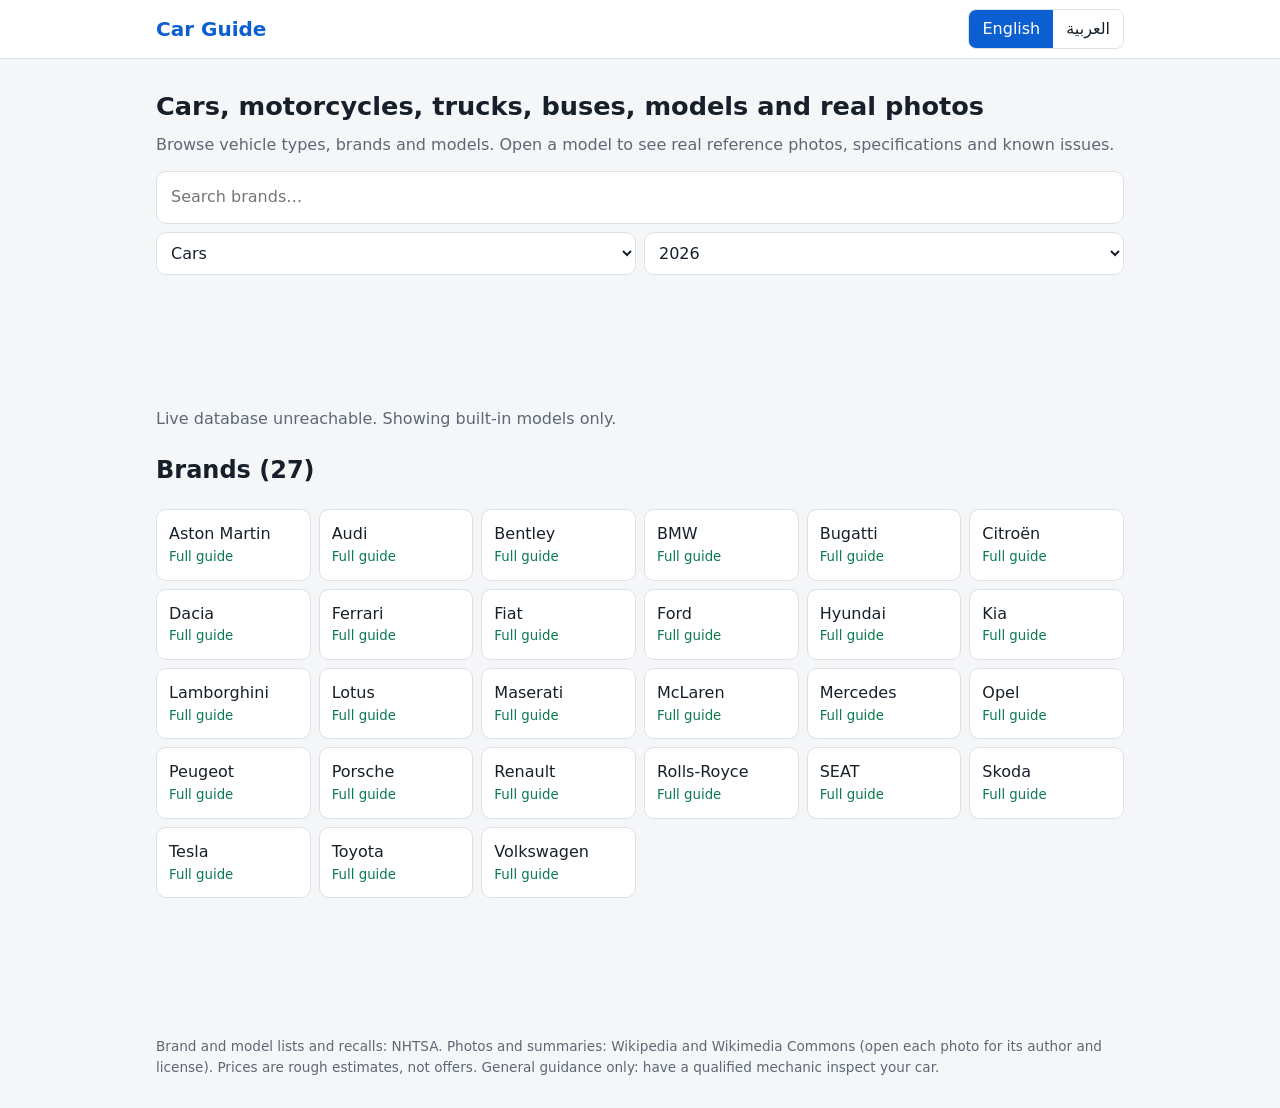
==== index.html @ 28005c16 "Add files via upload" ====
<!DOCTYPE html>
<html lang="en"><head><meta charset="utf-8">
<meta name="viewport" content="width=device-width, initial-scale=1, viewport-fit=cover">
<title>Car Guide</title>
<style>
:root{--bg:#f4f6f8;--card:#fff;--tx:#17202a;--mut:#5d6874;--ac:#0b5fd1;--bd:#dce1e7;--bad:#b3261e;--good:#0b7a4f;box-sizing:border-box;padding-top:env(safe-area-inset-top,0px);padding-bottom:env(safe-area-inset-bottom,0px)}
@media (prefers-color-scheme:dark){:root:not([data-theme="light"]){--bg:#0f1318;--card:#171d24;--tx:#e8eaed;--mut:#9aa5b1;--ac:#6aa6ff;--bd:#28313b;--bad:#f2867f;--good:#4cc79a}}
*{box-sizing:border-box}html{scroll-padding-top:env(safe-area-inset-top,0px)}
body{margin:0;background:var(--bg);color:var(--tx);font-family:system-ui,-apple-system,"Segoe UI",Tahoma,Arial,sans-serif;line-height:1.55}
.wrap{max-width:1000px;margin:0 auto;padding:0 16px}
.top{background:var(--card);border-bottom:1px solid var(--bd)}.top .wrap{display:flex;justify-content:space-between;align-items:center;height:58px}
.logo{font-weight:800;font-size:1.25rem;color:var(--ac);cursor:pointer}
.lang{display:flex;border:1px solid var(--bd);border-radius:8px;overflow:hidden}.lang button{border:0;background:var(--card);color:var(--tx);padding:7px 13px;cursor:pointer;font:inherit}.lang button.on{background:var(--ac);color:#fff}
.hero{padding:28px 0 12px}.hero h1{margin:0 0 6px;font-size:1.6rem}.hero p{margin:0 0 14px;color:var(--mut)}
input{width:100%;font:inherit;padding:13px 14px;border:1px solid var(--bd);border-radius:10px;background:var(--card);color:var(--tx)}
.grid{display:grid;grid-template-columns:repeat(auto-fill,minmax(150px,1fr));gap:8px;margin:14px 0}
.chip{background:var(--card);border:1px solid var(--bd);color:var(--tx);border-radius:10px;padding:12px;font:inherit;cursor:pointer;text-align:start}.chip:hover{border-color:var(--ac)}.chip small{display:block;color:var(--good)}
.back{background:none;border:0;color:var(--ac);cursor:pointer;font:inherit;padding:8px 0}
.detail{display:grid;grid-template-columns:minmax(0,320px) 1fr;gap:20px;margin:12px 0}@media(max-width:700px){.detail{grid-template-columns:1fr}}
.detail img{width:100%;border-radius:12px;border:1px solid var(--bd);background:var(--card)}.ph{aspect-ratio:4/3;display:grid;place-items:center;border:1px dashed var(--bd);border-radius:12px;color:var(--mut)}
.box{background:var(--card);border:1px solid var(--bd);border-radius:12px;padding:14px 16px;margin-bottom:12px}.box h3{margin:0 0 8px;font-size:1rem}
table{width:100%;border-collapse:collapse}td{padding:6px 0;border-top:1px solid var(--bd)}td:last-child{text-align:end;font-weight:600}
.pr{display:grid;grid-template-columns:1fr 1fr;gap:8px}.pr div{background:var(--bg);border-radius:8px;padding:8px 10px;font-size:.9rem}.pr b{display:block;color:var(--ac)}
.p{border-top:1px solid var(--bd);padding:8px 0}.p .t{color:var(--bad);font-weight:600}.p .s{color:var(--good)}.p .t::before{content:"⚠ "}.p .s::before{content:"✔ "}
.bar{display:flex;gap:8px;margin-top:8px}.bar select{flex:1;font:inherit;padding:10px;border:1px solid var(--bd);border-radius:10px;background:var(--card);color:var(--tx)}.th{width:100%;aspect-ratio:4/3;object-fit:cover;border-radius:8px;margin-bottom:6px;background:var(--bg)}.gal{display:grid;grid-template-columns:repeat(3,1fr);gap:6px;margin-top:8px}.gal img{aspect-ratio:4/3;object-fit:cover;border-radius:8px}.rc{border-top:1px solid var(--bd);padding:8px 0;font-size:.92rem}.rc b{color:var(--bad)}.rc i{display:block;color:var(--good);font-style:normal}.ad{margin:14px auto;text-align:center;min-height:90px}.mut{color:var(--mut)}footer{padding:20px 0 30px;color:var(--mut);font-size:.85rem}
</style>
<!-- GOOGLE ADSENSE: after approval, uncomment and put your publisher ID
<script async src="https://pagead2.googlesyndication.com/pagead/js/adsbygoogle.js?client=ca-pub-XXXXXXXXXXXXXXXX" crossorigin="anonymous"></script>
-->
</head><body>
<div class="top"><div class="wrap"><div class="logo" id="logo">Car Guide</div><div class="lang"><button id="bEn">English</button><button id="bAr">العربية</button></div></div></div>
<div class="wrap">
<div class="hero"><h1 id="h1"></h1><p id="sub"></p><input id="q" type="search"><div class="bar"><select id="ty"></select><select id="yr"></select></div></div>
<div class="ad"><!-- ADSENSE SLOT 1 --></div>
<div id="view"></div>
<div class="ad"><!-- ADSENSE SLOT 2 --></div>
<footer id="foot"></footer>
</div>
<script>
var CARS=[
{b:"Dacia",m:"Logan / Sandero 1.5 dCi",y:"2013–2020",p:[
 [["Clogged injectors / EGR valve: power loss, black smoke","انسداد البخاخات أو صمام EGR: ضعف في القوة ودخان أسود"],["Clean or replace injectors and EGR valve, use good diesel","تنظيف أو تغيير البخاخات وصمام EGR واستعمال مازوط جيد"]],
 [["Clutch wears early and pedal feels hard","الدبرياج يتلف بسرعة والدواسة تصبح ثقيلة"],["Replace the clutch kit and avoid resting the foot on the pedal","تغيير طقم الدبرياج وتجنب وضع الرجل على الدواسة"]]]},
{b:"Renault",m:"Clio 4 1.5 dCi",y:"2013–2019",p:[
 [["Power steering warning light, heavy steering","ضوء عطل التوجيه والمقود يصبح ثقيلا"],["Check battery and wiring first, then the electric steering motor","فحص البطارية والأسلاك أولا ثم محرك التوجيه الكهربائي"]],
 [["Rattling noise from the front suspension","صوت طقطقة من التعليق الأمامي"],["Replace worn stabilizer links and bushings","تغيير وصلات المثبت والبوشات المتآكلة"]]]},
{b:"Peugeot",m:"208 / 308 1.2 PureTech",y:"2014–2022",p:[
 [["Wet timing belt degrades and can clog the oil system","حزام التوقيت المبلل يتآكل وقد يسد نظام الزيت"],["Replace the belt on schedule (about every 6 years or 100,000 km) and use the exact oil specified","تغيير الحزام في وقته (حوالي كل 6 سنوات أو 100,000 كلم) واستعمال الزيت المحدد بدقة"]],
 [["Higher than normal oil consumption","استهلاك زيت أكثر من المعتاد"],["Check the level every month and see a specialist if it keeps dropping","مراقبة المستوى كل شهر واستشارة مختص إذا استمر في النقصان"]]]},
{b:"Volkswagen",m:"Golf 7 1.6 TDI / DSG",y:"2013–2020",p:[
 [["DSG gearbox judders at low speed","علبة DSG ترتعش عند السرعة المنخفضة"],["Change the gearbox oil and filter on time and update software; clutch pack or mechatronic may need repair","تغيير زيت العلبة والفلتر في وقتهما وتحديث البرنامج وقد يلزم إصلاح الدبرياج أو الميكاترونيك"]],
 [["Clogged particulate filter (DPF) from short trips","انسداد فلتر الجسيمات DPF بسبب المسافات القصيرة"],["Drive 20–30 minutes on a highway regularly so it regenerates, or clean it at a garage","السياقة 20–30 دقيقة في الطريق السيار بانتظام لتجديده أو تنظيفه في الكراج"]]]},
{b:"Toyota",m:"Corolla",y:"2008–2018",p:[
 [["Coolant leak from the water pump","تسرب سائل التبريد من مضخة الماء"],["Replace the water pump and the coolant","تغيير مضخة الماء وسائل التبريد"]],
 [["A/C blows warm air","المكيف لا يبرد"],["Check refrigerant leaks, then the compressor and condenser","فحص تسرب الغاز ثم الكومبريسور والمبرد"]]]},
{b:"Hyundai / Kia",m:"Tucson / Sportage 1.7 CRDi",y:"2015–2021",p:[
 [["Jerky shifts in the dual-clutch (DCT) gearbox at low speed","تشنج في تغيير السرعات بعلبة DCT عند السرعة المنخفضة"],["Software update, gearbox oil service, or clutch replacement","تحديث البرنامج وتغيير زيت العلبة أو تغيير الدبرياج"]],
 [["EGR valve clogging and rough idle","انسداد صمام EGR واهتزاز المحرك في الخمول"],["Clean the EGR valve and intake manifold","تنظيف صمام EGR وممر الهواء"]]]},
{b:"Fiat",m:"Punto / Tipo Dualogic",y:"2008–2018",p:[
 [["Robotized gearbox hesitates or gets stuck","العلبة الروبوتية تتردد أو تتوقف عن التبديل"],["Recalibrate and replace the actuator or clutch; manual gearbox swap is a lasting fix","إعادة المعايرة وتغيير المحرك الصغير أو الدبرياج وتحويلها لعلبة عادية حل دائم"]],
 [["Battery drains overnight","البطارية تفرغ بين ليلة وضحاها"],["Test for a parasitic drain (door, radio, alarm) and replace an old battery","البحث عن تسرب الكهرباء (الباب، الراديو، الإنذار) وتغيير البطارية القديمة"]]]},
{b:"Ford",m:"Fiesta 1.0 EcoBoost / PowerShift",y:"2012–2019",p:[
 [["Clutch shudder in the PowerShift automatic","ارتعاش الدبرياج في علبة PowerShift الأوتوماتيكية"],["Update software and replace the dual clutch with the latest part","تحديث البرنامج وتغيير الدبرياج المزدوج بقطعة محدثة"]],
 [["Coolant loss from the engine","فقدان سائل التبريد من المحرك"],["Pressure-test the cooling system and replace damaged hoses or the coolant parts","فحص ضغط نظام التبريد وتغيير الخراطيم التالفة"]]]}
];
CARS.push(
{b:"Dacia",m:"Duster 1.5 dCi",y:"2012–2022",p:[
 [["Noisy clutch and flywheel","صوت في الدبرياج والفولان"],["Replace clutch kit with flywheel","تغيير الدبرياج مع الفولان"]],
 [["Front suspension wears fast on rough roads","تآكل سريع للتعليق الأمامي في الطرق الوعرة"],["Replace ball joints, bushings and shock absorbers","تغيير الروتول والبوشات والأمورتيسورات"]]]},
{b:"Toyota",m:"Yaris (Hybrid)",y:"2012–2020",p:[
 [["Hybrid battery loses capacity with age","بطارية الهجين تضعف مع الزمن"],["Test the battery, then refurbish or replace it at a hybrid specialist","فحص البطارية ثم إصلاحها أو تغييرها عند مختص في الهجين"]],
 [["A/C weak in summer","المكيف ضعيف في الصيف"],["Refill refrigerant and check for leaks","تعبئة الغاز وفحص التسرب"]]]},
{b:"Mercedes",m:"C-Class C220d (W205)",y:"2014–2021",p:[
 [["AdBlue / NOx sensor warning","تحذير AdBlue أو حساس NOx"],["Diagnose with a scan tool, replace the faulty sensor or AdBlue pump","تشخيص بجهاز الكمبيوتر وتغيير الحساس أو مضخة AdBlue"]],
 [["Worn engine mounts cause vibration","تآكل حوامل المحرك يسبب اهتزازا"],["Replace the engine mounts","تغيير حوامل المحرك"]]]},
{b:"BMW",m:"3 Series 320d (F30)",y:"2012–2018",p:[
 [["Timing chain wear on older N47 engines","تآكل سلسلة التوقيت في محركات N47 القديمة"],["Replace the chain at the first rattle, not after it breaks","تغييرها عند أول صوت طقطقة وليس بعد انكسارها"]],
 [["Oil leak from the oil filter housing gasket","تسرب الزيت من جوان علبة الفلتر"],["Replace the gasket","تغيير الجوان"]]]}
);
var PR=[["132,000 – 200,000","60,000 – 110,000"],["190,000 – 260,000","70,000 – 120,000"],["210,000 – 290,000","80,000 – 170,000"],["330,000 – 450,000","130,000 – 230,000"],["300,000 – 400,000","90,000 – 220,000"],["330,000 – 450,000","150,000 – 280,000"],["190,000 – 250,000","40,000 – 110,000"],["—","60,000 – 120,000"],["220,000 – 300,000","100,000 – 190,000"],["200,000 – 280,000","80,000 – 150,000"],["520,000 – 750,000","250,000 – 480,000"],["480,000 – 650,000","200,000 – 400,000"]];
CARS.forEach(function(c,k){c.pr=PR[k]});
var WT=["Dacia Logan","Renault Clio","Peugeot 208","Volkswagen Golf","Toyota Corolla","Hyundai Tucson","Fiat Punto","Ford Fiesta","Dacia Duster","Toyota Yaris","Mercedes-Benz C-Class","BMW 3 Series"];
var SP=[["1.5 dCi · 1461 cc","75–90","D"],["1.5 dCi · 1461 cc","75–90","D"],["1.2 PureTech · 1199 cc","82–130","T"],["1.6 TDI · 1598 cc","90–115","D"],["1.6–1.8 · 1598–1798 cc","132–140","P"],["1.7 CRDi · 1685 cc","115–141","D"],["1.3 Multijet · 1248 cc","75–95","D"],["1.0 EcoBoost · 999 cc","100–140","T"],["1.5 dCi · 1461 cc","90–110","D"],["1.5 Hybrid · 1497 cc","100","H"],["2.1 diesel · 2143 cc","170–194","D"],["2.0 diesel · 1995 cc","163–190","D"]];
var F={D:["Diesel","ديزل"],P:["Petrol","بنزين"],T:["Turbo petrol","بنزين تيربو"],H:["Hybrid","هجين"],E:["Electric","كهربائي"],M:["Petrol / Diesel","بنزين / ديزل"]};
CARS.forEach(function(c,k){c.w=WT[k];c.sp=SP[k]});
var WB=["Wet timing belt (PureTech 1.2) degrades and can clog the oil system","حزام التوقيت المبلل (PureTech 1.2) يتآكل وقد يسد نظام الزيت","Replace it on schedule (about every 6 years / 100,000 km) with the exact oil specified","تغييره في وقته (حوالي كل 6 سنوات / 100,000 كلم) بالزيت المحدد بدقة"],
EDC=["Dual-clutch (EDC/DSG) gearbox judders at low speed","علبة الدبرياج المزدوج (EDC/DSG) ترتعش عند السرعة المنخفضة","Gearbox oil service and software update; the clutch pack may need replacing","تغيير زيت العلبة وتحديث البرنامج وقد يلزم تغيير الدبرياج"],
DPF=["Clogged particulate filter (DPF) from short urban trips","انسداد فلتر الجسيمات (DPF) بسبب المسافات القصيرة في المدينة","Drive 20–30 minutes on a highway regularly, or have it cleaned at a garage","السياقة 20–30 دقيقة في الطريق السيار بانتظام أو تنظيفه في الكراج"],
EGR=["Clogged injectors / EGR valve: power loss, black smoke","انسداد البخاخات أو صمام EGR: ضعف في القوة ودخان أسود","Clean or replace injectors and EGR valve, use good diesel","تنظيف أو تغيير البخاخات وصمام EGR واستعمال مازوط جيد"],
ADB=["AdBlue / SCR system warning (BlueHDi)","تحذير نظام AdBlue / SCR (BlueHDi)","Diagnose with a scan tool; clean or replace the faulty injector, heater or sensor","التشخيص بجهاز الكمبيوتر وتنظيف أو تغيير البخاخ أو المسخن أو الحساس المعطوب"],
CHN=["Timing chain stretch on older 1.2 TSI engines (about 2010–2014)","تمدد سلسلة التوقيت في محركات 1.2 TSI القديمة (حوالي 2010–2014)","Replace the chain set at the first rattle","تغيير طقم السلسلة عند أول طقطقة"],
INF=["Infotainment screen freezes or lags","شاشة المعلومات تتجمد أو تتأخر","Software update or system reset at the dealer","تحديث البرنامج أو إعادة ضبط النظام عند الوكيل"],
AMT=["Automated manual (AMT) gearbox jerks when shifting","علبة AMT الآلية تتشنج عند التبديل","Clutch actuator service and software update","صيانة محرك الدبرياج وتحديث البرنامج"],
CLU=["Clutch wears early and pedal feels hard","الدبرياج يتلف بسرعة والدواسة تصبح ثقيلة","Replace the clutch kit and avoid resting the foot on the pedal","تغيير طقم الدبرياج وتجنب وضع الرجل على الدواسة"],
SUS=["Front suspension wears fast on rough roads or heavy loads","تآكل سريع للتعليق الأمامي في الطرق الوعرة أو الحمولة الثقيلة","Replace ball joints, bushings and shock absorbers","تغيير الروتول والبوشات والأمورتيسورات"],
TCH=["Timing chain wear on older N47 diesel (118d, about 2007–2014)","تآكل سلسلة التوقيت في ديزل N47 القديم (118d حوالي 2007–2014)","Replace the chain at the first rattle, not after it breaks","تغييرها عند أول طقطقة وليس بعد انكسارها"],
CLT=["Coolant leak from the thermostat housing (1.4 Turbo)","تسرب سائل التبريد من علبة الثرموستات (1.4 تيربو)","Replace the housing and top up the coolant","تغيير علبة الثرموستات وتعبئة سائل التبريد"];
function A(b,m,y,w,sp,p){CARS.push({b:b,m:m,y:y,w:w,sp:sp,pr:["?","?"],p:p.map(function(q){return[[q[0],q[1]],[q[2],q[3]]]})})}
A("BMW","1 Series 118d / 118i","2011–2026","BMW 1 Series",["1.5 (3 cyl) · 1499 cc / 2.0 diesel","136–156 (M135: 300)","M"],[TCH,EDC]);
A("Renault","Captur 1.5 dCi / 0.9 TCe","2013–2026","Renault Captur",["1.5 dCi · 1461 cc / 0.9 TCe · 898 cc","90–115","M"],[EDC,EGR]);
A("Renault","Megane 4 1.5 dCi","2016–2023","Renault Mégane",["1.5 dCi · 1461 cc","95–115","D"],[EDC,INF]);
A("Renault","Symbol 1.5 dCi","2013–2020","Renault Symbol",["1.5 dCi · 1461 cc / 1.2 · 1149 cc","75–90","M"],[CLU,SUS]);
A("Renault","Kangoo 1.5 dCi","2008–2021","Renault Kangoo",["1.5 dCi · 1461 cc","75–110","D"],[EGR,SUS]);
A("Dacia","Jogger","2022–2026","Dacia Jogger",["1.0 TCe · 999 cc / Eco-G LPG / 1.8 Hybrid","100–140","M"],[]);
A("Dacia","Spring","2021–2026","Dacia Spring",["Electric motor","45–65","E"],[]);
A("Peugeot","301 1.5 BlueHDi / 1.2","2013–","Peugeot 301",["1.5 BlueHDi · 1499 cc / 1.2 PureTech · 1199 cc","82–100","M"],[WB]);
A("Peugeot","2008 PureTech / BlueHDi","2013–2026","Peugeot 2008",["1.2 PureTech · 1199 cc / 1.5 BlueHDi · 1499 cc","100–130","M"],[WB,ADB]);
A("Peugeot","3008 1.5 BlueHDi","2016–2026","Peugeot 3008",["1.5 BlueHDi · 1499 cc / 1.2 PureTech","130","M"],[ADB,INF]);
A("Citroën","C3 PureTech / BlueHDi","2016–2026","Citroën C3",["1.2 PureTech · 1199 cc / 1.5 BlueHDi","82–110","M"],[WB,AMT]);
A("Citroën","Berlingo 1.5 BlueHDi","2008–2026","Citroën Berlingo",["1.5 BlueHDi · 1499 cc / 1.6 HDi","75–130","D"],[DPF,SUS]);
A("Skoda","Octavia 1.6 TDI","2013–2026","Škoda Octavia",["1.6–2.0 TDI / 1.4 TSI","105–150","M"],[EDC,DPF]);
A("Skoda","Fabia 1.2 TSI","2010–2026","Škoda Fabia",["1.2 TSI · 1197 cc / 1.0 TSI","90–110","P"],[CHN]);
A("SEAT","Ibiza 1.0 TSI / 1.6 TDI","2008–2026","SEAT Ibiza",["1.0 TSI / 1.2 TSI / 1.6 TDI","90–115","M"],[CHN,EDC]);
A("SEAT","Leon 1.6 TDI","2013–2026","SEAT León",["1.6–2.0 TDI","115–150","D"],[EDC,DPF]);
A("Opel","Corsa 1.2 PureTech","2019–2026","Opel Corsa",["1.2 PureTech · 1199 cc","75–130","P"],[WB]);
A("Opel","Astra 1.6 CDTI / 1.4 Turbo","2010–2022","Opel Astra",["1.6 CDTI · 1598 cc / 1.4 Turbo","110–150","M"],[CLT,EGR]);
A("Hyundai / Kia","i10 / Picanto 1.0–1.2","2014–2026","Hyundai i10",["1.0 · 998 cc / 1.2 · 1248 cc","67–84","P"],[AMT]);
var AIR=["Air suspension leaks or the compressor fails (car sags, warning message)","تسرب في تعليق الهواء أو تعطل الكومبريسور (السيارة تنخفض وتظهر رسالة تحذير)","Replace the leaking air springs and the compressor at a specialist","تغيير بالونات الهواء المتسربة والكومبريسور عند مختص"],
OIL=["Higher oil consumption on older 2.0 TFSI engines (about 2008–2012)","استهلاك زيت أكثر في محركات 2.0 TFSI القديمة (حوالي 2008–2012)","Check the oil level often; piston rings and PCV valve may need repair","مراقبة مستوى الزيت باستمرار وقد يلزم إصلاح الشنابر وصمام PCV"],
IMS=["IMS bearing failure on older 996 / 997.1 engines (about 1999–2008)","عطب رولمان IMS في محركات 996 / 997.1 القديمة (حوالي 1999–2008)","Replace the IMS bearing preventively, ideally during a clutch job","تغيير رولمان IMS وقائيا ويفضل أثناء تغيير الدبرياج"],
ISR=["Single-clutch ISR gearbox shifts roughly at low speed","علبة ISR بدبرياج واحد تبدل بخشونة عند السرعة المنخفضة","Clutch wear check and software update at a specialist","فحص تآكل الدبرياج وتحديث البرنامج عند مختص"],
NOX=["AdBlue / NOx sensor warning","تحذير AdBlue أو حساس NOx","Diagnose with a scan tool, replace the faulty sensor or AdBlue pump","تشخيص بجهاز الكمبيوتر وتغيير الحساس أو مضخة AdBlue"],
FDC=["Clutch shudder in the PowerShift automatic","ارتعاش الدبرياج في علبة PowerShift الأوتوماتيكية","Update software and replace the dual clutch with the latest part","تحديث البرنامج وتغيير الدبرياج المزدوج بقطعة محدثة"],
COOL=["Coolant loss from the engine","فقدان سائل التبريد من المحرك","Pressure-test the cooling system and replace damaged hoses or parts","فحص ضغط نظام التبريد وتغيير الخراطيم أو القطع التالفة"],
F1D=["Dual-clutch wears faster in stop-and-go traffic","الدبرياج المزدوج يتآكل أسرع في الزحمة","Have the clutch wear checked by a Ferrari specialist and replace it before it fails","فحص تآكل الدبرياج عند مختص فيراري وتغييره قبل أن يتعطل"];
A("Renault","Clio 5 1.0 TCe / 1.5 dCi","2019–2026","Renault Clio V",["1.0 TCe · 999 cc / 1.5 Blue dCi / E-Tech hybrid","90–140","M"],[EDC,INF]);
A("Renault","Arkana","2021–2026","Renault Arkana",["1.3 TCe · 1332 cc / E-Tech hybrid","140–160","M"],[]);
A("Renault","Austral","2022–2026","Renault Austral",["1.2 mild hybrid / E-Tech full hybrid","130–200","H"],[]);
A("Toyota","Yaris Cross (Hybrid)","2021–2026","Toyota Yaris Cross",["1.5 Hybrid · 1490 cc","116–130","H"],[]);
A("Toyota","Hilux 2.4 D-4D","2016–2026","Toyota Hilux",["2.4 / 2.8 D-4D diesel","150–204","D"],[DPF,SUS]);
A("Hyundai / Kia","i20 / Rio","2020–2026","Hyundai i20",["1.0 T-GDi · 998 cc / 1.2","84–120","P"],[]);
A("Audi","A3 1.4 TFSI / 1.6 TDI","2013–2026","Audi A3",["1.4 / 1.5 TFSI / 1.6–2.0 TDI","110–150","M"],[EDC,DPF]);
A("Audi","A4 2.0 TDI / 2.0 TFSI","2008–2026","Audi A4",["2.0 TDI · 1968 cc / 2.0 TFSI · 1984 cc","150–252","M"],[OIL,DPF]);
A("Audi","Q5 2.0 TDI","2009–2026","Audi Q5",["2.0 TDI · 1968 cc","150–190","D"],[EDC,DPF]);
A("Mercedes","A-Class A180d / A200","2018–2026","Mercedes-Benz A-Class",["1.5 diesel / 1.3 turbo petrol","116–163","M"],[INF]);
A("Mercedes","E-Class E220d","2016–2026","Mercedes-Benz E-Class",["2.0 diesel · 1950 cc","194","D"],[NOX]);
A("Volkswagen","Polo 1.0 TSI / 1.6 TDI","2010–2026","Volkswagen Polo",["1.0 TSI · 999 cc / 1.6 TDI","80–115","M"],[CHN,EDC]);
A("Volkswagen","Tiguan 2.0 TDI","2016–2026","Volkswagen Tiguan",["2.0 TDI · 1968 cc / 1.4 TSI","150–190","M"],[EDC,DPF]);
A("Ford","Focus 1.0 EcoBoost / 1.5 TDCi","2011–2025","Ford Focus",["1.0 EcoBoost · 999 cc / 1.5 TDCi","95–125","M"],[FDC,COOL]);
A("Tesla","Model 3","2019–2026","Tesla Model 3",["Electric (RWD / AWD)","283–510","E"],[]);
A("Ferrari","488 GTB / F8 Tributo","2015–2023","Ferrari 488",["3.9 V8 twin-turbo · 3902 cc","670–720","T"],[F1D]);
A("Ferrari","296 GTB","2022–2026","Ferrari 296 GTB",["3.0 V6 twin-turbo plug-in hybrid","830","H"],[]);
A("Ferrari","812 Superfast / GTS","2017–2024","Ferrari 812 Superfast",["6.5 V12 · 6496 cc","800","P"],[]);
A("Ferrari","Purosangue","2023–2026","Ferrari Purosangue",["6.5 V12 · 6496 cc","725","P"],[]);
A("Porsche","911 (992 / 991 / 997)","2005–2026","Porsche 911 (992)",["3.0 flat-6 twin-turbo / 3.8–4.0 flat-6","385–650","T"],[IMS]);
A("Porsche","Cayenne 3.0","2010–2026","Porsche Cayenne",["3.0 V6 turbo / 3.0 V6 diesel / V8 turbo","262–640","M"],[AIR]);
A("Porsche","Macan","2014–2026","Porsche Macan",["2.0 turbo / 2.9–3.0 V6 turbo / electric","245–440","M"],[]);
A("Porsche","Panamera","2010–2026","Porsche Panamera",["2.9 V6 TT / 4.0 V8 TT / hybrid","330–630","M"],[AIR]);
A("Porsche","718 Cayman / Boxster","2016–2026","Porsche 718 Cayman",["2.0–2.5 flat-4 turbo / 4.0 flat-6","300–420","T"],[]);
A("Lamborghini","Huracán","2014–2024","Lamborghini Huracán",["5.2 V10 · 5204 cc","580–640","P"],[]);
A("Lamborghini","Urus","2018–2026","Lamborghini Urus",["4.0 V8 twin-turbo · 3996 cc","650–666","T"],[]);
A("Lamborghini","Aventador","2011–2022","Lamborghini Aventador",["6.5 V12 · 6498 cc","700–770","P"],[ISR]);
A("Maserati","Ghibli / Levante","2013–2024","Maserati Ghibli (M157)",["3.0 V6 twin-turbo / 3.0 V6 diesel","250–430","M"],[]);
A("Maserati","MC20","2021–2026","Maserati MC20",["3.0 V6 twin-turbo · 2992 cc","630","T"],[]);
A("Aston Martin","DB11 / DB12","2016–2026","Aston Martin DB11",["4.0 V8 TT / 5.2 V12 TT","510–680","T"],[]);
A("Aston Martin","Vantage","2018–2026","Aston Martin Vantage (2018)",["4.0 V8 twin-turbo · 3982 cc","510–665","T"],[]);
A("Aston Martin","DBX","2020–2026","Aston Martin DBX",["4.0 V8 twin-turbo","550–707","T"],[]);
A("McLaren","570S / 720S","2015–2023","McLaren 720S",["3.8–4.0 V8 twin-turbo","562–720","T"],[]);
A("McLaren","Artura","2022–2026","McLaren Artura",["3.0 V6 TT plug-in hybrid","680","H"],[]);
A("Bentley","Continental GT","2003–2026","Bentley Continental GT",["4.0 V8 TT / 6.0 W12 TT / hybrid","550–782","T"],[AIR]);
A("Bentley","Bentayga","2016–2026","Bentley Bentayga",["4.0 V8 TT / 6.0 W12 TT","550–635","T"],[AIR]);
A("Bentley","Flying Spur","2005–2026","Bentley Flying Spur",["4.0 V8 TT / 6.0 W12 TT","550–635","T"],[AIR]);
A("Rolls-Royce","Ghost","2010–2026","Rolls-Royce Ghost",["6.75 V12 twin-turbo","563–600","T"],[]);
A("Rolls-Royce","Cullinan","2018–2026","Rolls-Royce Cullinan",["6.75 V12 twin-turbo","571–600","T"],[]);
A("Rolls-Royce","Phantom","2003–2026","Rolls-Royce Phantom VIII",["6.75 V12 twin-turbo","563–571","T"],[]);
A("Lotus","Emira","2022–2026","Lotus Emira",["2.0 turbo / 3.5 V6 supercharged","360–400","P"],[]);
A("Bugatti","Chiron","2016–2024","Bugatti Chiron",["8.0 W16 quad-turbo","1500","T"],[]);


var MOTO={
 "Honda":["CB125F","CBR125R","CBR250R","CBR500R","CB500F","CB650R","CBR650R","CBR1000RR-R Fireblade","Africa Twin CRF1100L","X-ADV 750","PCX 125","Forza 350","ADV 350"],
 "Yamaha":["YBR125","MT-125","MT-03","MT-07","MT-09","MT-10","YZF-R3","YZF-R7","YZF-R1","Tenere 700","Tracer 9","XMAX 300","NMAX 125"],
 "Suzuki":["GSX-R125","GSX-R600","GSX-R750","GSX-R1000R","GSX-S750","V-Strom 650","V-Strom 800","Hayabusa","Burgman 400"],
 "Kawasaki":["Ninja 125","Ninja 400","Ninja 650","Ninja ZX-6R","Ninja ZX-10R","Z400","Z650","Z900","Versys 650","Vulcan S"],
 "BMW Motorrad":["G 310 R","G 310 GS","F 750 GS","F 850 GS","F 900 R","F 900 GS","R 1250 GS","R 1300 GS","S 1000 RR","R 18"],
 "KTM":["125 Duke","200 Duke","390 Duke","790 Duke","890 Duke","1290 Super Duke R","390 Adventure","790 Adventure","890 Adventure","RC 390"],
 "Ducati":["Monster","Scrambler Icon","Panigale V2","Panigale V4","Multistrada V4","Diavel V4","Streetfighter V4"],
 "Triumph":["Speed 400","Scrambler 400 X","Trident 660","Street Triple 765","Tiger 900","Tiger 1200","Bonneville T100","Bonneville T120"],
 "Harley-Davidson":["Sportster S","Nightster","Street Bob","Fat Boy","Road King","Street Glide","Pan America 1250"],
 "Royal Enfield":["Hunter 350","Classic 350","Meteor 350","Bullet 350","Himalayan 450","Interceptor 650","Continental GT 650"],
 "Aprilia":["RS 125","RS 457","RS 660","RSV4","Tuono 660","Tuareg 660"],
 "Kymco":["Agility 125","Like 125","Downtown 350","AK 550"],
 "Piaggio":["Liberty 125","Medley 125","Beverly 300","MP3 300"],
 "SYM":["Jet 14 125","Symphony 125","Cruisym 300"]
};
var EXTRA={"BMW":["1 Series","2 Series Active Tourer","2 Series Gran Coupé","3 Series","4 Series","5 Series","7 Series","X1","X3","X5","X6","X7","iX1","iX2","iX3","i4","i5","i7"],"Renault":["Clio","Captur","Megane","Symbol","Kangoo","Austral","Arkana","Kadjar","Koleos","Talisman","Express"],"Dacia":["Logan","Sandero","Duster","Jogger","Spring","Bigster","Dokker","Lodgy"],"Peugeot":["108","208","301","308","408","508","2008","3008","5008","Rifter","Partner","Expert","Boxer"],"Citroën":["C1","C3","C4","C4 X","C3 Aircross","C5 Aircross","C5 X","Berlingo","Jumpy","Jumper"],"Skoda":["Fabia","Scala","Octavia","Superb","Kamiq","Karoq","Kodiaq","Enyaq"],"SEAT":["Ibiza","Leon","Arona","Ateca","Tarraco"],"Opel":["Corsa","Astra","Mokka","Crossland","Grandland","Combo","Vivaro"]};
var TX={en:{h1:"Cars, motorcycles, trucks, buses, models and real photos",sub:"Browse vehicle types, brands and models. Open a model to see real reference photos, specifications and known issues.",ph:"Search brands…",phm:"Search models…",brands:"Brands",models:"Models",back:"← Back",load:"Loading…",fail:"Live database unreachable. Showing built-in models only.",cur:"Full guide",eng:"Engine",hp:"Power (hp)",fuel:"Fuel",pn:"New price (MAD)",pu:"Used price (MAD)",pb:"Common problems and fixes",rec:"Official defect reports (NHTSA recalls)",fix:"Fix: ",norec:"No recalls found for this model and year.",pl:"Check current prices on",nop:"Not enough long-term problem data for this model yet.",noapi:"Recall data is available for US-market models only.",nodata:"Specs and prices for this model are not in our database yet.",src:"Source: Wikipedia",all:"All years",gal:"Photos (Wikimedia Commons)",g:"Search common problems on Google",foot:"Brand and model lists and recalls: NHTSA. Photos and summaries: Wikipedia and Wikimedia Commons (open each photo for its author and license). Prices are rough estimates, not offers. General guidance only: have a qualified mechanic inspect your car.",none:"No results.",ty:{car:"Cars",truck:"Trucks",motorcycle:"Motorcycles",bus:"Buses"}},
ar:{h1:"السيارات والدراجات النارية والشاحنات والحافلات والموديلات والصور الحقيقية",sub:"تصفح أنواع المركبات والماركات والموديلات، وشاهد صورا حقيقية ومواصفات وأعطالا معروفة.",ph:"ابحث عن ماركة…",phm:"ابحث عن موديل…",brands:"الماركات",models:"الموديلات",back:"→ رجوع",load:"جار التحميل…",fail:"قاعدة البيانات المباشرة غير متاحة. تظهر الموديلات المضمنة فقط.",cur:"دليل كامل",eng:"المحرك",hp:"القوة (حصان)",fuel:"الوقود",pn:"سعر الجديد (درهم)",pu:"سعر المستعمل (درهم)",pb:"الأعطال الشائعة وحلولها",rec:"تقارير العيوب الرسمية (استدعاءات NHTSA)",fix:"الحل: ",norec:"لا توجد استدعاءات لهذا الموديل وهذه السنة.",pl:"راجع الأثمنة الحالية في",nop:"لا توجد بعد بيانات كافية عن أعطال هذا الموديل على المدى الطويل.",noapi:"بيانات الاستدعاءات متوفرة فقط للموديلات المباعة في السوق الأمريكي.",nodata:"المواصفات والأثمنة لهذا الموديل غير متوفرة بعد.",src:"المصدر: ويكيبيديا",all:"كل السنوات",gal:"صور (ويكيميديا كومنز)",g:"ابحث عن الأعطال الشائعة في Google",foot:"قوائم الماركات والموديلات والاستدعاءات: NHTSA. الصور والملخصات: ويكيبيديا وويكيميديا كومنز (افتح كل صورة لمعرفة صاحبها ورخصتها). الأثمنة تقريبية وليست عروضا. معلومات عامة فقط: اعرض سيارتك على ميكانيكي مختص.",none:"لا توجد نتائج.",ty:{car:"سيارات",truck:"شاحنات",motorcycle:"دراجات نارية",bus:"حافلات"}}};
var CY=new Date().getFullYear(),L="en",API="https://vpic.nhtsa.dot.gov/api/vehicles/",B=[],failed=false;
var S={t:"car",y:CY,v:"home",b:null,items:[],x:null};
try{if(localStorage.getItem("lang")==="ar")L="ar"}catch(e){}
var $=function(i){return document.getElementById(i)},N=function(s){return String(s).toLowerCase().replace(/[^a-z0-9]/g,"")},I=function(){return L==="ar"?1:0};
var esc=function(s){return String(s).replace(/[&<>"]/g,function(c){return{"&":"&amp;","<":"&lt;",">":"&gt;",'"':"&quot;"}[c]})};
var bm=function(a,b){return a.indexOf(b)===0||b.indexOf(a)===0},enc=encodeURIComponent;
function nice(s){if(s.toLowerCase()==="kia")return"Kia";if(s.length<=3)return s.toUpperCase();return s.toLowerCase().replace(/(^|[\s-])(\w)/g,function(m,a,b){return a+b.toUpperCase()})}
var LG=/logo|emblem|badge|symbol|icon|wordmark|\.svg|signature|flag/i,IC={};
async function jget(u){var r=await fetch(u);if(!r.ok)throw 0;return r.json()}
function fillSel(){var t=TX[L],o="";for(var k in t.ty)o+='<option value="'+k+'">'+t.ty[k]+'</option>';$("ty").innerHTML=o;$("ty").value=S.t;
 o='<option value="all">'+t.all+'</option>';for(var y=CY+1;y>=1990;y--)o+='<option>'+y+'</option>';$("yr").innerHTML=o;$("yr").value=S.y}
function ui(){var t=TX[L],h=document.documentElement;h.lang=L;h.dir=L==="ar"?"rtl":"ltr";
 $("h1").textContent=t.h1;$("sub").textContent=t.sub;$("foot").textContent=t.foot;$("q").placeholder=S.v==="brand"?t.phm:t.ph;
 var d=S.v==="detail";$("q").style.display=d?"none":"";document.querySelector(".bar").style.display=d?"none":"";
 $("bEn").classList.toggle("on",L==="en");$("bAr").classList.toggle("on",L==="ar")}
function curFor(k){return S.t!=="car"?[]:CARS.filter(function(c){return c.b.split("/").some(function(x){return bm(N(x),k)})})}
async function loadBrands(){S.v="home";$("view").textContent=TX[L].load;B=[];failed=false;
 try{var d=await jget(API+"GetMakesForVehicleType/"+S.t+"?format=json");B=d.Results.map(function(r){return{n:nice(r.MakeName),k:N(r.MakeName),id:r.MakeId}})}catch(e){failed=true}
 if(S.t==="car")CARS.forEach(function(c){c.b.split("/").forEach(function(x){x=x.trim();var k=N(x);if(!B.some(function(b){return bm(b.k,k)}))B.push({n:x,k:k,id:null})})});
 if(S.t==="car")Object.keys(EXTRA).forEach(function(n){var k=N(n);if(!B.some(function(b){return bm(b.k,k)}))B.push({n:n,k:k,id:null})});
 if(S.t==="motorcycle")Object.keys(MOTO).forEach(function(n){var k=N(n);if(!B.some(function(b){return bm(b.k,k)}))B.push({n:n,k:k,id:null})});
 B.sort(function(a,b){return a.n.localeCompare(b.n)});draw()}
async function lazy(img){var t=img.dataset.t,u=IC[t];
 if(u===undefined){u=null;try{var w=await jget("https://en.wikipedia.org/api/rest_v1/page/summary/"+enc(t.replace(/ /g,"_")));if(w.type!=="disambiguation"&&w.thumbnail&&!LG.test(w.thumbnail.source))u=w.thumbnail.source}catch(e){}IC[t]=u}
 if(u){img.src=u;img.style.display="block"}}
function draw(){ui();var t=TX[L],q=N($("q").value),h="";
 if(S.v==="home"){var l=B.filter(function(b){return!q||b.k.indexOf(q)>=0});
  h=(failed?'<p class="mut">'+t.fail+'</p>':"")+'<h2>'+t.brands+' ('+l.length+')</h2><div class="grid">'+l.map(function(b){return'<button class="chip" data-b="'+B.indexOf(b)+'">'+esc(b.n)+(curFor(b.k).length?'<small>'+t.cur+'</small>':"")+'</button>'}).join("")+'</div>'+(l.length?"":t.none)}
 else if(S.v==="brand"){var m=S.items.filter(function(x){return!q||N(x.n).indexOf(q)>=0});
  h='<button class="back" id="bk">'+t.back+'</button><h2>'+esc(S.b.n)+' · '+t.models+' ('+m.length+')</h2><div class="grid">'+m.map(function(x){return'<button class="chip" data-m="'+S.items.indexOf(x)+'"><img class="th" alt="" style="display:none" data-t="'+esc(x.c?x.c.w:S.b.n+" "+x.n)+'">'+esc(x.n)+(x.c?'<small>'+t.cur+'</small>':"")+'</button>'}).join("")+'</div>'+(m.length?"":t.none)}
 $("view").innerHTML=h;
 $("view").querySelectorAll("[data-b]").forEach(function(e){e.onclick=function(){openBrand(B[+e.dataset.b])}});
 $("view").querySelectorAll("[data-m]").forEach(function(e){e.onclick=function(){openModel(S.items[+e.dataset.m])}});
 var io=new IntersectionObserver(function(es){es.forEach(function(e){if(e.isIntersecting){io.unobserve(e.target);lazy(e.target)}})},{rootMargin:"250px"});
 $("view").querySelectorAll("img.th").forEach(function(i){io.observe(i)});
 var bk=$("bk");if(bk)bk.onclick=function(){S.v="home";$("q").value="";draw()}}
async function openBrand(b){S.v="brand";S.b=b;S.items=[];$("q").value="";$("view").textContent=TX[L].load;
 var cur=curFor(b.k),names=[],mk=enc(b.n),y=S.y,urls=[];
 if(y!=="all"){urls.push(API+"GetModelsForMakeYear/make/"+mk+"/modelyear/"+y+"/vehicletype/"+S.t+"?format=json",API+"GetModelsForMakeYear/make/"+mk+"/modelyear/"+y+"?format=json")}
 if(b.id)urls.push(API+"GetModelsForMakeId/"+b.id+"?format=json");
 for(var j=0;j<urls.length&&!names.length;j++){try{var d=await jget(urls[j]);d.Results.forEach(function(r){if(names.indexOf(r.Model_Name)<0)names.push(r.Model_Name)})}catch(e){}}
 names.sort();var used=[];
 S.items=names.map(function(n){var c=N(n).length>=3?cur.filter(function(c){return N(c.m).indexOf(N(n))>=0})[0]:null;if(c)used.push(c);return{n:n,c:c,us:true}});
 cur.forEach(function(c){if(used.indexOf(c)<0)S.items.push({n:c.m,c:c,us:false})});
 if(S.t==="car")Object.keys(EXTRA).forEach(function(n){if(!bm(N(n),b.k))return;EXTRA[n].forEach(function(m){var k=N(m);if(!S.items.some(function(x){return N(x.n)===k||(x.c&&N(x.c.m).indexOf(k)===0)}))S.items.push({n:m,c:null,us:false})})});
 if(S.t==="motorcycle"){var mkName=Object.keys(MOTO).find(function(n){return bm(N(n),b.k)||bm(b.k,N(n))});if(mkName)MOTO[mkName].forEach(function(m){if(!S.items.some(function(x){return N(x.n)===N(m)}))S.items.push({n:m,c:null,us:false})})}
 S.items.sort(function(a,b){return a.n.localeCompare(b.n,undefined,{numeric:true})});draw()}
async function wiki(title){var lg=L==="ar"?["ar","en"]:["en"];
 for(var j=0;j<lg.length;j++){try{var w=await jget("https://"+lg[j]+".wikipedia.org/api/rest_v1/page/summary/"+enc(title.replace(/ /g,"_")));if(w.type!=="disambiguation")return w}catch(e){}}
 try{var o=await jget("https://en.wikipedia.org/w/api.php?action=opensearch&limit=1&format=json&origin=*&search="+enc(title));if(o[1][0])return await jget("https://en.wikipedia.org/api/rest_v1/page/summary/"+enc(o[1][0].replace(/ /g,"_")))}catch(e){}return null}
async function commons(title){try{var d=await jget("https://commons.wikimedia.org/w/api.php?action=query&generator=search&gsrnamespace=6&gsrlimit=15&prop=imageinfo&iiprop=url%7Cmime&iiurlwidth=360&format=json&origin=*&gsrsearch="+enc(title+" filetype:bitmap"));
 return Object.keys(d.query.pages).map(function(k){var p=d.query.pages[k],i=p.imageinfo&&p.imageinfo[0];if(i)i.t=p.title;return i}).filter(function(i){return i&&i.mime==="image/jpeg"&&!LG.test(i.t)}).slice(0,6)}catch(e){return[]}}
async function recalls(x){var el=$("rec");if(!el)return;var t=TX[L],y=$("ry").value;
 if(!x.us){el.innerHTML='<p class="mut">'+t.noapi+'</p>';return}
 el.innerHTML=t.load;
 try{var d=await jget("https://api.nhtsa.gov/recalls/recallsByVehicle?make="+enc(S.b.n)+"&model="+enc(x.n)+"&modelYear="+y);var r=d.results||[];
  el.innerHTML=r.length?r.slice(0,10).map(function(c){return'<div class="rc"><b>'+esc(c.Component||"")+'</b> · <a target="_blank" rel="noopener" href="https://www.nhtsa.gov/recalls?nhtsaId='+esc(c.NHTSACampaignNumber)+'">'+esc(c.NHTSACampaignNumber)+'</a><div>'+esc((c.Summary||"").slice(0,350))+'</div><i>'+t.fix+esc((c.Remedy||"").slice(0,300))+'</i></div>'}).join(""):'<p class="mut">'+t.norec+'</p>'}
 catch(e){el.innerHTML='<p class="mut">'+t.fail+'</p>'}}
async function openModel(x){S.v="detail";S.x=x;var t=TX[L],b=S.b,c=x.c;ui();var nm=esc(b.n+" "+(c&&!x.us?c.m:x.n)),title=c?c.w:b.n+" "+x.n;
 $("view").innerHTML='<button class="back" id="bk">'+t.back+'</button><h2>'+nm+'</h2><div class="mut">'+t.load+'</div>';$("bk").onclick=function(){S.v="brand";draw()};
 var photoTitle=S.t==="motorcycle"?title+" motorcycle":title;var r=await Promise.all([wiki(title),commons(photoTitle)]),w=r[0],g=r[1],img=w&&w.thumbnail&&!LG.test(w.thumbnail.source)?w.thumbnail.source:(g[0]?g[0].thumburl:null);
 var h='<button class="back" id="bk">'+t.back+'</button><h2>'+nm+'</h2><div class="detail"><div>'+(img?'<img alt="'+nm+'" src="'+esc(img)+'">':'<div class="ph">🚗</div>')+
 (g.length?'<div class="gal" title="'+t.gal+'">'+g.map(function(i){return'<a href="'+esc(i.descriptionurl)+'" target="_blank" rel="noopener"><img loading="lazy" alt="" src="'+esc(i.thumburl)+'"></a>'}).join("")+'</div>':"")+'</div><div>';
 if(w&&w.extract)h+='<div class="box"><p style="margin:0">'+esc(w.extract)+'</p>'+(w.content_urls?'<p class="mut" style="margin:6px 0 0"><a href="'+esc(w.content_urls.desktop.page)+'" target="_blank" rel="noopener">'+t.src+'</a></p>':"")+'</div>';
 if(c){h+='<div class="box"><table><tr><td>'+t.eng+'</td><td>'+esc(c.sp[0])+'</td></tr><tr><td>'+t.hp+'</td><td>'+esc(c.sp[1])+'</td></tr><tr><td>'+t.fuel+'</td><td>'+F[c.sp[2]][I()]+'</td></tr></table></div>'+(c.pr[0]==="?"?'<div class="box mut">'+t.pl+' <a href="https://www.moteur.ma" target="_blank" rel="noopener">Moteur.ma</a> · <a href="https://www.avito.ma" target="_blank" rel="noopener">Avito.ma</a></div>':'<div class="box pr"><div>'+t.pn+'<b>'+c.pr[0]+'</b></div><div>'+t.pu+'<b>'+c.pr[1]+'</b></div></div>')+'<div class="box"><h3>'+t.pb+'</h3>'+(c.p.length?"":'<p class="mut" style="margin:0">'+t.nop+'</p>')+c.p.map(function(p){return'<div class="p"><div class="t">'+esc(p[0][I()])+'</div><div class="s">'+esc(p[1][I()])+'</div></div>'}).join("")+'</div>'}
 else h+='<div class="box mut">'+t.nodata+'</div>';
 var dy=S.y==="all"?CY-1:S.y,ys="";for(var y=CY+1;y>=1990;y--)ys+='<option'+(y==dy?" selected":"")+'>'+y+'</option>';
 h+='<div class="box"><h3>'+t.rec+' <select id="ry">'+ys+'</select></h3><div id="rec"></div><p style="margin:8px 0 0"><a target="_blank" rel="noopener" href="https://www.google.com/search?q='+enc(b.n+" "+x.n+" common problems")+'">'+t.g+'</a></p></div></div></div>';
 $("view").innerHTML=h;$("bk").onclick=function(){S.v="brand";draw()};$("ry").onchange=function(){recalls(x)};recalls(x)}
function setL(l){L=l;try{localStorage.setItem("lang",l)}catch(e){}fillSel();S.v==="detail"&&S.x?openModel(S.x):draw()}
$("bEn").onclick=function(){setL("en")};$("bAr").onclick=function(){setL("ar")};
$("q").oninput=draw;$("logo").onclick=function(){S.v="home";S.b=null;$("q").value="";draw()};
$("ty").onchange=function(){S.t=$("ty").value;loadBrands()};
$("yr").onchange=function(){S.y=$("yr").value==="all"?"all":+$("yr").value;if(S.v==="brand")openBrand(S.b)};
fillSel();loadBrands();
</script></body></html>
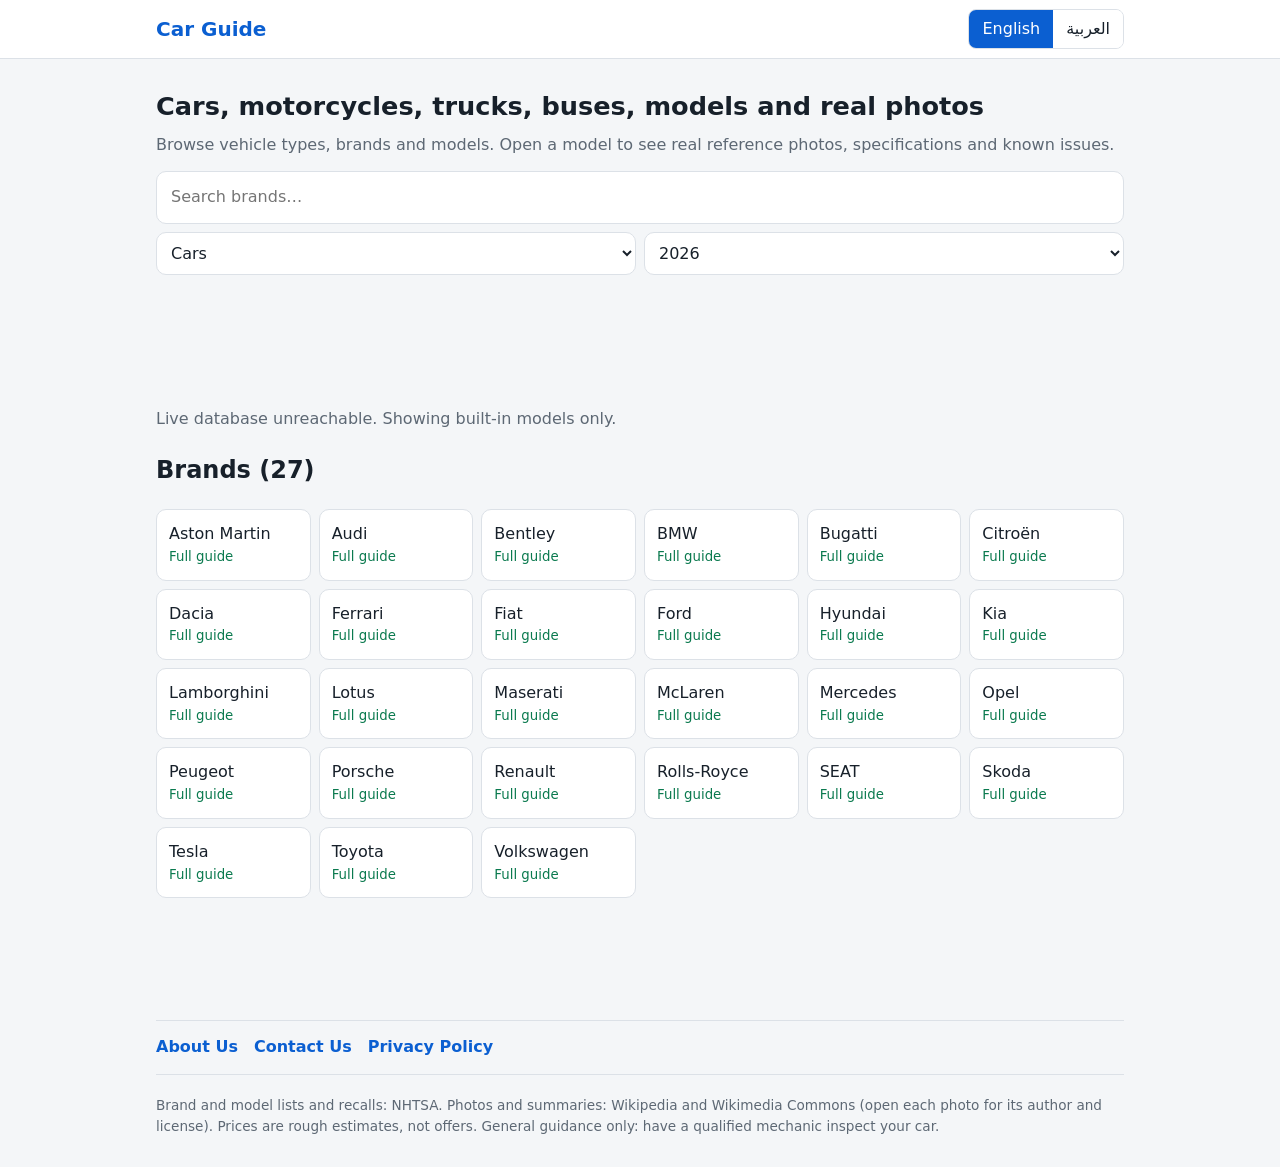
==== commit b0e5ed88: "Add files via upload" ====
--- a/index.html
+++ b/index.html
@@ -22,7 +22,7 @@
 table{width:100%;border-collapse:collapse}td{padding:6px 0;border-top:1px solid var(--bd)}td:last-child{text-align:end;font-weight:600}
 .pr{display:grid;grid-template-columns:1fr 1fr;gap:8px}.pr div{background:var(--bg);border-radius:8px;padding:8px 10px;font-size:.9rem}.pr b{display:block;color:var(--ac)}
 .p{border-top:1px solid var(--bd);padding:8px 0}.p .t{color:var(--bad);font-weight:600}.p .s{color:var(--good)}.p .t::before{content:"⚠ "}.p .s::before{content:"✔ "}
-.bar{display:flex;gap:8px;margin-top:8px}.bar select{flex:1;font:inherit;padding:10px;border:1px solid var(--bd);border-radius:10px;background:var(--card);color:var(--tx)}.th{width:100%;aspect-ratio:4/3;object-fit:cover;border-radius:8px;margin-bottom:6px;background:var(--bg)}.gal{display:grid;grid-template-columns:repeat(3,1fr);gap:6px;margin-top:8px}.gal img{aspect-ratio:4/3;object-fit:cover;border-radius:8px}.rc{border-top:1px solid var(--bd);padding:8px 0;font-size:.92rem}.rc b{color:var(--bad)}.rc i{display:block;color:var(--good);font-style:normal}.ad{margin:14px auto;text-align:center;min-height:90px}.mut{color:var(--mut)}footer{padding:20px 0 30px;color:var(--mut);font-size:.85rem}
+.bar{display:flex;gap:8px;margin-top:8px}.bar select{flex:1;font:inherit;padding:10px;border:1px solid var(--bd);border-radius:10px;background:var(--card);color:var(--tx)}.th{width:100%;aspect-ratio:4/3;object-fit:cover;border-radius:8px;margin-bottom:6px;background:var(--bg)}.gal{display:grid;grid-template-columns:repeat(3,1fr);gap:6px;margin-top:8px}.gal img{aspect-ratio:4/3;object-fit:cover;border-radius:8px}.rc{border-top:1px solid var(--bd);padding:8px 0;font-size:.92rem}.rc b{color:var(--bad)}.rc i{display:block;color:var(--good);font-style:normal}.ad{margin:14px auto;text-align:center;min-height:90px}.mut{color:var(--mut)}footer{padding:20px 0 30px;color:var(--mut);font-size:.85rem}.site-links{display:flex;flex-wrap:wrap;gap:16px;padding:14px 0;border-top:1px solid var(--bd);border-bottom:1px solid var(--bd);margin-top:18px}.site-links a{color:var(--ac);text-decoration:none;font-weight:600}.site-links a:hover{text-decoration:underline}
 </style>
 <!-- GOOGLE ADSENSE: after approval, uncomment and put your publisher ID
 <script async src="https://pagead2.googlesyndication.com/pagead/js/adsbygoogle.js?client=ca-pub-XXXXXXXXXXXXXXXX" crossorigin="anonymous"></script>
@@ -34,6 +34,7 @@
 <div class="ad"><!-- ADSENSE SLOT 1 --></div>
 <div id="view"></div>
 <div class="ad"><!-- ADSENSE SLOT 2 --></div>
+<nav class="site-links" aria-label="Site information"><a href="about.html">About Us</a><a href="contact.html">Contact Us</a><a href="privacy-policy.html">Privacy Policy</a></nav>
 <footer id="foot"></footer>
 </div>
 <script>
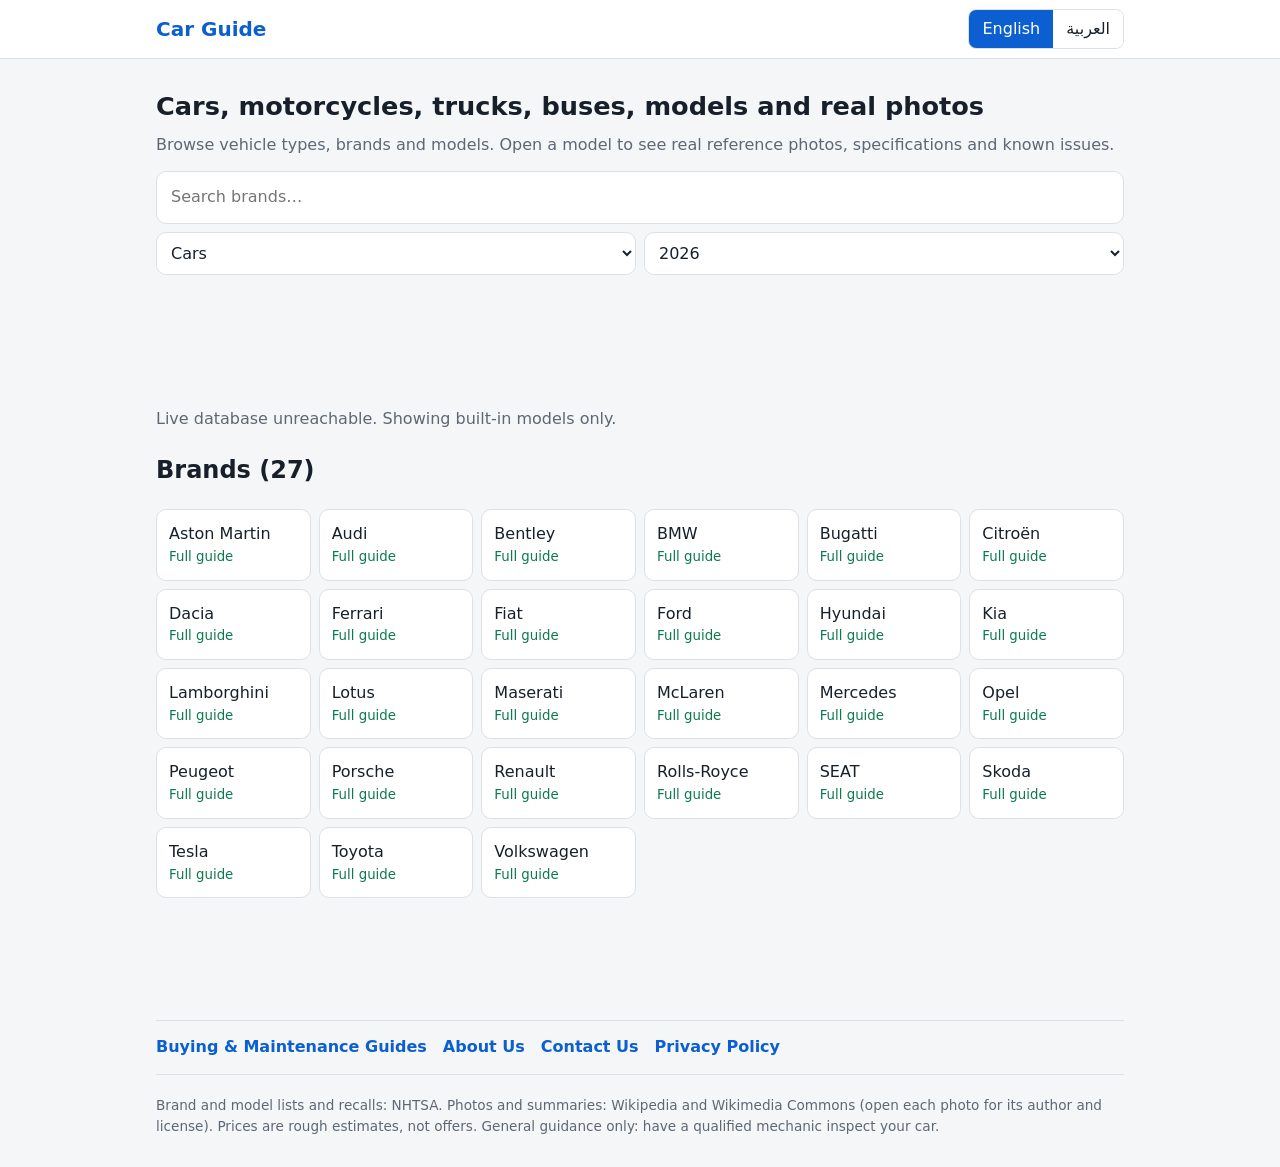
==== commit 581b912b: "Add files via upload" ====
--- a/index.html
+++ b/index.html
@@ -34,7 +34,7 @@
 <div class="ad"><!-- ADSENSE SLOT 1 --></div>
 <div id="view"></div>
 <div class="ad"><!-- ADSENSE SLOT 2 --></div>
-<nav class="site-links" aria-label="Site information"><a href="about.html">About Us</a><a href="contact.html">Contact Us</a><a href="privacy-policy.html">Privacy Policy</a></nav>
+<nav class="site-links" aria-label="Site information"><a href="guides.html">Buying & Maintenance Guides</a><a href="about.html">About Us</a><a href="contact.html">Contact Us</a><a href="privacy-policy.html">Privacy Policy</a></nav>
 <footer id="foot"></footer>
 </div>
 <script>
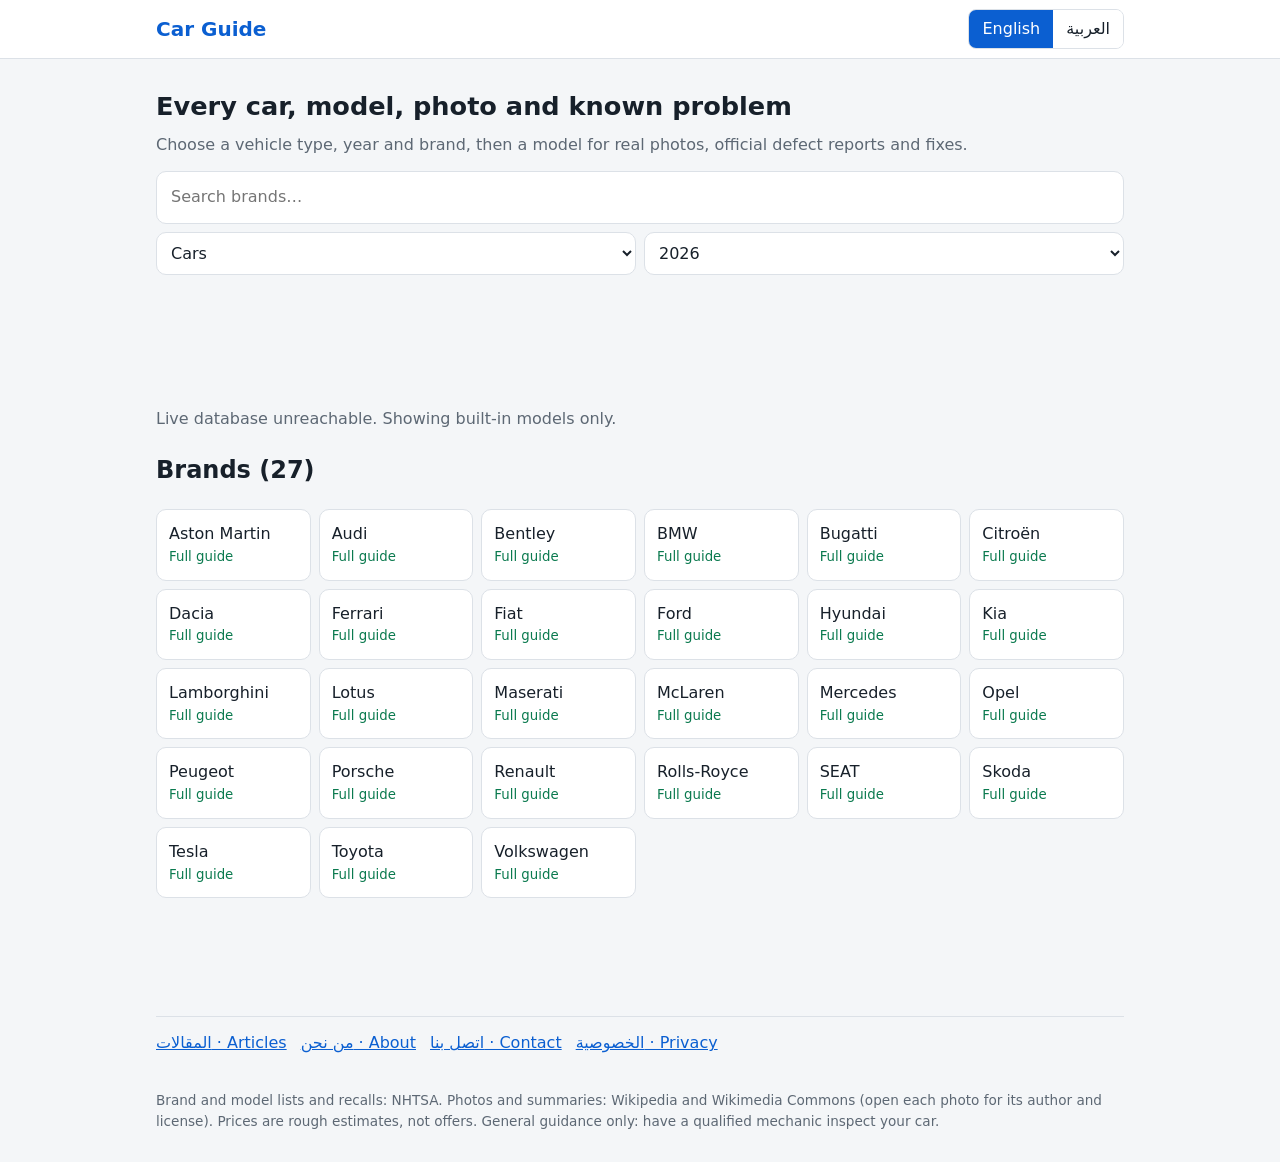
==== commit 32782e2c: "Add files via upload" ====
--- a/index.html
+++ b/index.html
@@ -1,7 +1,8 @@
 <!DOCTYPE html>
 <html lang="en"><head><meta charset="utf-8">
 <meta name="viewport" content="width=device-width, initial-scale=1, viewport-fit=cover">
-<title>Car Guide</title>
+<title>Car Guide · دليل السيارات</title>
+<meta name="description" content="Car Guide: cars, trucks, motorcycles and buses with photos, specs, known problems and fixes. دليل السيارات والشاحنات والدراجات والحافلات: الصور والمواصفات والأعطال وحلولها.">
 <style>
 :root{--bg:#f4f6f8;--card:#fff;--tx:#17202a;--mut:#5d6874;--ac:#0b5fd1;--bd:#dce1e7;--bad:#b3261e;--good:#0b7a4f;box-sizing:border-box;padding-top:env(safe-area-inset-top,0px);padding-bottom:env(safe-area-inset-bottom,0px)}
 @media (prefers-color-scheme:dark){:root:not([data-theme="light"]){--bg:#0f1318;--card:#171d24;--tx:#e8eaed;--mut:#9aa5b1;--ac:#6aa6ff;--bd:#28313b;--bad:#f2867f;--good:#4cc79a}}
@@ -22,7 +23,7 @@
 table{width:100%;border-collapse:collapse}td{padding:6px 0;border-top:1px solid var(--bd)}td:last-child{text-align:end;font-weight:600}
 .pr{display:grid;grid-template-columns:1fr 1fr;gap:8px}.pr div{background:var(--bg);border-radius:8px;padding:8px 10px;font-size:.9rem}.pr b{display:block;color:var(--ac)}
 .p{border-top:1px solid var(--bd);padding:8px 0}.p .t{color:var(--bad);font-weight:600}.p .s{color:var(--good)}.p .t::before{content:"⚠ "}.p .s::before{content:"✔ "}
-.bar{display:flex;gap:8px;margin-top:8px}.bar select{flex:1;font:inherit;padding:10px;border:1px solid var(--bd);border-radius:10px;background:var(--card);color:var(--tx)}.th{width:100%;aspect-ratio:4/3;object-fit:cover;border-radius:8px;margin-bottom:6px;background:var(--bg)}.gal{display:grid;grid-template-columns:repeat(3,1fr);gap:6px;margin-top:8px}.gal img{aspect-ratio:4/3;object-fit:cover;border-radius:8px}.rc{border-top:1px solid var(--bd);padding:8px 0;font-size:.92rem}.rc b{color:var(--bad)}.rc i{display:block;color:var(--good);font-style:normal}.ad{margin:14px auto;text-align:center;min-height:90px}.mut{color:var(--mut)}footer{padding:20px 0 30px;color:var(--mut);font-size:.85rem}.site-links{display:flex;flex-wrap:wrap;gap:16px;padding:14px 0;border-top:1px solid var(--bd);border-bottom:1px solid var(--bd);margin-top:18px}.site-links a{color:var(--ac);text-decoration:none;font-weight:600}.site-links a:hover{text-decoration:underline}
+.bar{display:flex;gap:8px;margin-top:8px}.bar select{flex:1;font:inherit;padding:10px;border:1px solid var(--bd);border-radius:10px;background:var(--card);color:var(--tx)}.th{width:100%;aspect-ratio:4/3;object-fit:cover;border-radius:8px;margin-bottom:6px;background:var(--bg)}.gal{display:grid;grid-template-columns:repeat(3,1fr);gap:6px;margin-top:8px}.gal img{aspect-ratio:4/3;object-fit:cover;border-radius:8px}.rc{border-top:1px solid var(--bd);padding:8px 0;font-size:.92rem}.rc b{color:var(--bad)}.rc i{display:block;color:var(--good);font-style:normal}.fl{display:flex;gap:14px;flex-wrap:wrap;padding:14px 0;border-top:1px solid var(--bd)}.fl a{color:var(--ac)}.ad{margin:14px auto;text-align:center;min-height:90px}.mut{color:var(--mut)}footer{padding:20px 0 30px;color:var(--mut);font-size:.85rem}
 </style>
 <!-- GOOGLE ADSENSE: after approval, uncomment and put your publisher ID
 <script async src="https://pagead2.googlesyndication.com/pagead/js/adsbygoogle.js?client=ca-pub-XXXXXXXXXXXXXXXX" crossorigin="anonymous"></script>
@@ -32,9 +33,9 @@
 <div class="wrap">
 <div class="hero"><h1 id="h1"></h1><p id="sub"></p><input id="q" type="search"><div class="bar"><select id="ty"></select><select id="yr"></select></div></div>
 <div class="ad"><!-- ADSENSE SLOT 1 --></div>
-<div id="view"></div>
+<div id="view"><noscript>Please enable JavaScript to browse the guide. المرجو تفعيل JavaScript لتصفح الدليل.</noscript></div>
 <div class="ad"><!-- ADSENSE SLOT 2 --></div>
-<nav class="site-links" aria-label="Site information"><a href="guides.html">Buying & Maintenance Guides</a><a href="about.html">About Us</a><a href="contact.html">Contact Us</a><a href="privacy-policy.html">Privacy Policy</a></nav>
+<nav class="fl"><a href="articles.html">المقالات · Articles</a><a href="about.html">من نحن · About</a><a href="contact.html">اتصل بنا · Contact</a><a href="privacy.html">الخصوصية · Privacy</a></nav>
 <footer id="foot"></footer>
 </div>
 <script>
@@ -96,7 +97,7 @@
 SUS=["Front suspension wears fast on rough roads or heavy loads","تآكل سريع للتعليق الأمامي في الطرق الوعرة أو الحمولة الثقيلة","Replace ball joints, bushings and shock absorbers","تغيير الروتول والبوشات والأمورتيسورات"],
 TCH=["Timing chain wear on older N47 diesel (118d, about 2007–2014)","تآكل سلسلة التوقيت في ديزل N47 القديم (118d حوالي 2007–2014)","Replace the chain at the first rattle, not after it breaks","تغييرها عند أول طقطقة وليس بعد انكسارها"],
 CLT=["Coolant leak from the thermostat housing (1.4 Turbo)","تسرب سائل التبريد من علبة الثرموستات (1.4 تيربو)","Replace the housing and top up the coolant","تغيير علبة الثرموستات وتعبئة سائل التبريد"];
-function A(b,m,y,w,sp,p){CARS.push({b:b,m:m,y:y,w:w,sp:sp,pr:["?","?"],p:p.map(function(q){return[[q[0],q[1]],[q[2],q[3]]]})})}
+function A(b,m,y,w,sp,p,t){CARS.push({t:t||"car",b:b,m:m,y:y,w:w,sp:sp,pr:["?","?"],p:p.map(function(q){return[[q[0],q[1]],[q[2],q[3]]]})})}
 A("BMW","1 Series 118d / 118i","2011–2026","BMW 1 Series",["1.5 (3 cyl) · 1499 cc / 2.0 diesel","136–156 (M135: 300)","M"],[TCH,EDC]);
 A("Renault","Captur 1.5 dCi / 0.9 TCe","2013–2026","Renault Captur",["1.5 dCi · 1461 cc / 0.9 TCe · 898 cc","90–115","M"],[EDC,EGR]);
 A("Renault","Megane 4 1.5 dCi","2016–2023","Renault Mégane",["1.5 dCi · 1461 cc","95–115","D"],[EDC,INF]);
@@ -166,27 +167,83 @@
 A("Rolls-Royce","Phantom","2003–2026","Rolls-Royce Phantom VIII",["6.75 V12 twin-turbo","563–571","T"],[]);
 A("Lotus","Emira","2022–2026","Lotus Emira",["2.0 turbo / 3.5 V6 supercharged","360–400","P"],[]);
 A("Bugatti","Chiron","2016–2024","Bugatti Chiron",["8.0 W16 quad-turbo","1500","T"],[]);
+var CHAIN=["Drive chain stretches and sprockets wear","السلسلة تتمدد وتتآكل الأسنان","Lubricate the chain every 500 km; replace chain and both sprockets together","تشحيم السلسلة كل 500 كلم وتغيير السلسلة مع الترسين معا"],
+CVT=["Variator rollers and belt wear: weak acceleration, vibration","تآكل رولمات الفاريوتور والحزام: تسارع ضعيف واهتزاز","Replace rollers and belt about every 15,000–20,000 km","تغيير الرولمات والحزام تقريبا كل 15,000–20,000 كلم"],
+DESMO=["Valve clearance (Desmo) service is due at fixed intervals","فحص خلوص الصمامات (Desmo) واجب في فترات محددة","Follow the service book and use a Ducati specialist","احترام دفتر الصيانة والذهاب إلى مختص دوكاتي"],
+MT9=["Abrupt, jerky throttle response on first-generation MT-09 (about 2014–2016)","استجابة خانق عنيفة ومتقطعة في الجيل الأول من MT-09 (حوالي 2014–2016)","ECU software update at a Yamaha dealer","تحديث برنامج الكمبيوتر عند وكيل ياماها"],
+SCR=["AdBlue / SCR system fault (power reduced warning)","عطل نظام AdBlue / SCR (تحذير تقليل القوة)","Diagnose, then clean or replace the dosing module, NOx sensor or heater; use quality AdBlue","التشخيص ثم تنظيف أو تغيير وحدة الحقن أو حساس NOx أو المسخن واستعمال AdBlue جيد"],
+WBE=["Wet timing belt (2.0 EcoBlue) can degrade over time","حزام التوقيت المبلل (2.0 EcoBlue) قد يتآكل مع الزمن","Replace the belt on schedule with the correct oil","تغيير الحزام في وقته بالزيت الصحيح"];
+var MO="motorcycle",TR="truck",BU="bus";
+A("Honda","CBR600RR","2003–2024","Honda CBR600RR",["599 cc inline-4","118","P"],[CHAIN],MO);
+A("Honda","CBR1000RR-R Fireblade","2020–2026","Honda CBR1000RR-R Fireblade",["999 cc inline-4","215","P"],[CHAIN],MO);
+A("Honda","Africa Twin CRF1100L","2020–2026","Honda Africa Twin",["1084 cc parallel twin","102–115","P"],[CHAIN],MO);
+A("Honda","PCX 125","2010–2026","Honda PCX",["125 cc single","12","P"],[CVT],MO);
+A("Honda","Forza 350","2021–2026","Honda Forza",["330 cc single","29","P"],[CVT],MO);
+A("Yamaha","YZF-R1","2015–2026","Yamaha YZF-R1",["998 cc crossplane inline-4","200","P"],[CHAIN],MO);
+A("Yamaha","MT-07","2014–2026","Yamaha MT-07",["689 cc parallel twin","73","P"],[CHAIN],MO);
+A("Yamaha","MT-09","2014–2026","Yamaha MT-09",["890 cc triple","119","P"],[MT9,CHAIN],MO);
+A("Yamaha","TMAX","2001–2026","Yamaha TMAX",["562 cc parallel twin","47","P"],[CVT],MO);
+A("Yamaha","NMAX 125","2015–2026","Yamaha NMAX",["125 cc single","12","P"],[CVT],MO);
+A("Yamaha","Ténéré 700","2019–2026","Yamaha Ténéré 700",["689 cc parallel twin","72","P"],[CHAIN],MO);
+A("Kawasaki","Ninja ZX-10R","2016–2026","Kawasaki Ninja ZX-10R",["998 cc inline-4","203","P"],[CHAIN],MO);
+A("Kawasaki","Z900","2017–2026","Kawasaki Z900",["948 cc inline-4","125","P"],[CHAIN],MO);
+A("Kawasaki","Ninja 400","2018–2026","Kawasaki Ninja 400",["399 cc parallel twin","45","P"],[CHAIN],MO);
+A("Kawasaki","Versys 650","2015–2026","Kawasaki Versys 650",["649 cc parallel twin","67","P"],[CHAIN],MO);
+A("Suzuki","GSX-R1000","2017–2026","Suzuki GSX-R1000",["999 cc inline-4","202","P"],[CHAIN],MO);
+A("Suzuki","Hayabusa","2021–2026","Suzuki Hayabusa",["1340 cc inline-4","187","P"],[CHAIN],MO);
+A("Suzuki","V-Strom 650","2017–2026","Suzuki V-Strom 650",["645 cc V-twin","71","P"],[CHAIN],MO);
+A("Suzuki","Burgman 125","2007–2026","Suzuki Burgman",["125 cc single","9","P"],[CVT],MO);
+A("KTM","390 Duke","2017–2026","KTM 390 Duke",["399 cc single","44","P"],[CHAIN],MO);
+A("KTM","790 Duke","2018–2023","KTM 790 Duke",["799 cc parallel twin","105","P"],[CHAIN],MO);
+A("KTM","1290 Super Duke R","2014–2026","KTM 1290 Super Duke R",["1301 cc V-twin","180","P"],[CHAIN],MO);
+A("KTM","1290 Super Adventure","2015–2026","KTM 1290 Super Adventure",["1301 cc V-twin","160","P"],[CHAIN],MO);
+A("Ducati","Panigale V4","2018–2026","Ducati Panigale V4",["1103 cc V4","215–220","P"],[DESMO],MO);
+A("Ducati","Monster","2014–2026","Ducati Monster",["937 cc L-twin","111","P"],[DESMO],MO);
+A("Ducati","Multistrada V4","2021–2026","Ducati Multistrada",["1158 cc V4","170","P"],[DESMO],MO);
+A("Ducati","Scrambler","2015–2026","Ducati Scrambler",["803 cc L-twin","73","P"],[DESMO],MO);
+A("BMW","S 1000 RR","2010–2026","BMW S 1000 RR",["999 cc inline-4","205–210","P"],[CHAIN],MO);
+A("BMW","R 1250 GS","2019–2026","BMW R 1250 GS",["1254 cc boxer twin","136","P"],[],MO);
+A("BMW","R nineT","2014–2023","BMW R nineT",["1170 cc boxer twin","110","P"],[],MO);
+A("BMW","F 850 GS","2018–2026","BMW F 850 GS",["853 cc parallel twin","95","P"],[CHAIN],MO);
+A("BMW","G 310 R","2016–2026","BMW G 310 R",["313 cc single","34","P"],[CHAIN],MO);
+A("Triumph","Street Triple","2007–2026","Triumph Street Triple",["765 cc triple","118–128","P"],[CHAIN],MO);
+A("Triumph","Speed Triple 1200 RS","2018–2026","Triumph Speed Triple",["1160 cc triple","180","P"],[CHAIN],MO);
+A("Triumph","Tiger 900","2020–2026","Triumph Tiger 900",["888 cc triple","108","P"],[CHAIN],MO);
+A("Harley-Davidson","Street Glide","2014–2026","Harley-Davidson Street Glide",["1868 cc V-twin (Milwaukee-Eight)","90–95","P"],[],MO);
+A("Harley-Davidson","Iron 883","2009–2021","Harley-Davidson Iron 883",["883 cc V-twin","50","P"],[],MO);
+A("Vespa","Primavera 125","2013–2026","Vespa Primavera",["125 cc single","12","P"],[CVT],MO);
+A("Vespa","GTS 300","2008–2026","Vespa GTS",["278 cc single","23","P"],[CVT],MO);
+A("Peugeot","Django 125","2014–2026","Peugeot Django",["125 cc single","11–12","P"],[CVT],MO);
+A("Toyota","Hilux 2.4 D-4D","2016–2026","Toyota Hilux",["2.4 / 2.8 D-4D diesel","150–204","D"],[DPF,SUS],TR);
+A("Ford","Ranger 2.0 / 3.2 diesel","2012–2026","Ford Ranger",["2.0 EcoBlue / 3.2 TDCi","130–213","D"],[WBE],TR);
+A("Isuzu","D-Max 1.9 / 3.0","2012–2026","Isuzu D-Max",["1.9 / 3.0 diesel","150–190","D"],[DPF],TR);
+A("Mitsubishi","L200 / Triton 2.4","2015–2026","Mitsubishi L200",["2.4 diesel","150–181","D"],[DPF],TR);
+A("Nissan","Navara 2.3 dCi","2015–2026","Nissan Navara",["2.3 dCi diesel","160–190","D"],[],TR);
+A("Volkswagen","Amarok 2.0 TDI / 3.0 V6","2010–2026","Volkswagen Amarok",["2.0 TDI / 3.0 V6 TDI","140–258","D"],[DPF],TR);
+A("Mercedes","Actros","1996–2026","Mercedes-Benz Actros",["OM 471 · 12.8 L diesel","421–625","D"],[SCR],TR);
+A("Volvo","FH","1993–2026","Volvo FH",["D13 · 12.8 L / D17 · 16.1 L diesel","420–780","D"],[SCR],TR);
+A("Scania","R-series","2004–2026","Scania R-series",["DC13 · 13 L / DC16 V8 diesel","360–770","D"],[SCR],TR);
+A("MAN","TGX","2007–2026","MAN TGX",["D26 · 12.4 L diesel","400–640","D"],[SCR],TR);
+A("DAF","XF","1997–2026","DAF XF",["MX-11 / MX-13 diesel","330–530","D"],[SCR],TR);
+A("Renault","Trucks T","2013–2026","Renault Trucks T",["DTI 13 · 13 L diesel","380–520","D"],[SCR],TR);
+A("Iveco","Daily","1978–2026","Iveco Daily",["2.3 / 3.0 diesel","116–210","D"],[DPF],TR);
+A("Renault","Master 2.3 dCi","2010–2026","Renault Master",["2.3 dCi diesel","135–180","D"],[EGR],TR);
+A("Mercedes","Sprinter","1995–2026","Mercedes-Benz Sprinter",["2.1 diesel","114–190","D"],[EGR,DPF],TR);
+A("Ford","Transit 2.0 EcoBlue","2000–2026","Ford Transit",["2.0 EcoBlue diesel","105–185","D"],[WBE],TR);
+A("Peugeot","Boxer 2.2 BlueHDi","2006–2026","Peugeot Boxer",["2.2 BlueHDi diesel","120–165","D"],[ADB],TR);
+A("Mercedes","Tourismo","1994–2026","Mercedes-Benz Tourismo",["OM 470 / OM 471 diesel","430–510","D"],[SCR],BU);
+A("Mercedes","Citaro","1997–2026","Mercedes-Benz Citaro",["OM 936 · 7.7 L diesel","245–354","D"],[SCR],BU);
+A("Volvo","9700","2001–2026","Volvo 9700",["D8K / D11K diesel","350–460","D"],[SCR],BU);
+A("Scania","Touring / Interlink","2010–2026","Scania Touring",["DC09 / DC13 diesel","280–450","D"],[SCR],BU);
+A("MAN","Lion's Coach","2006–2026","MAN Lion's Coach",["D26 diesel","400–480","D"],[SCR],BU);
+A("Iveco","Crossway","2006–2026","Iveco Crossway",["Tector 6 / Cursor 9 diesel","280–360","D"],[SCR],BU);
+A("Yutong","ZK series","2005–2026","Yutong ZK6122H9",["Diesel and electric variants","varies by model","M"],[],BU);
 
 
-var MOTO={
- "Honda":["CB125F","CBR125R","CBR250R","CBR500R","CB500F","CB650R","CBR650R","CBR1000RR-R Fireblade","Africa Twin CRF1100L","X-ADV 750","PCX 125","Forza 350","ADV 350"],
- "Yamaha":["YBR125","MT-125","MT-03","MT-07","MT-09","MT-10","YZF-R3","YZF-R7","YZF-R1","Tenere 700","Tracer 9","XMAX 300","NMAX 125"],
- "Suzuki":["GSX-R125","GSX-R600","GSX-R750","GSX-R1000R","GSX-S750","V-Strom 650","V-Strom 800","Hayabusa","Burgman 400"],
- "Kawasaki":["Ninja 125","Ninja 400","Ninja 650","Ninja ZX-6R","Ninja ZX-10R","Z400","Z650","Z900","Versys 650","Vulcan S"],
- "BMW Motorrad":["G 310 R","G 310 GS","F 750 GS","F 850 GS","F 900 R","F 900 GS","R 1250 GS","R 1300 GS","S 1000 RR","R 18"],
- "KTM":["125 Duke","200 Duke","390 Duke","790 Duke","890 Duke","1290 Super Duke R","390 Adventure","790 Adventure","890 Adventure","RC 390"],
- "Ducati":["Monster","Scrambler Icon","Panigale V2","Panigale V4","Multistrada V4","Diavel V4","Streetfighter V4"],
- "Triumph":["Speed 400","Scrambler 400 X","Trident 660","Street Triple 765","Tiger 900","Tiger 1200","Bonneville T100","Bonneville T120"],
- "Harley-Davidson":["Sportster S","Nightster","Street Bob","Fat Boy","Road King","Street Glide","Pan America 1250"],
- "Royal Enfield":["Hunter 350","Classic 350","Meteor 350","Bullet 350","Himalayan 450","Interceptor 650","Continental GT 650"],
- "Aprilia":["RS 125","RS 457","RS 660","RSV4","Tuono 660","Tuareg 660"],
- "Kymco":["Agility 125","Like 125","Downtown 350","AK 550"],
- "Piaggio":["Liberty 125","Medley 125","Beverly 300","MP3 300"],
- "SYM":["Jet 14 125","Symphony 125","Cruisym 300"]
-};
-var EXTRA={"BMW":["1 Series","2 Series Active Tourer","2 Series Gran Coupé","3 Series","4 Series","5 Series","7 Series","X1","X3","X5","X6","X7","iX1","iX2","iX3","i4","i5","i7"],"Renault":["Clio","Captur","Megane","Symbol","Kangoo","Austral","Arkana","Kadjar","Koleos","Talisman","Express"],"Dacia":["Logan","Sandero","Duster","Jogger","Spring","Bigster","Dokker","Lodgy"],"Peugeot":["108","208","301","308","408","508","2008","3008","5008","Rifter","Partner","Expert","Boxer"],"Citroën":["C1","C3","C4","C4 X","C3 Aircross","C5 Aircross","C5 X","Berlingo","Jumpy","Jumper"],"Skoda":["Fabia","Scala","Octavia","Superb","Kamiq","Karoq","Kodiaq","Enyaq"],"SEAT":["Ibiza","Leon","Arona","Ateca","Tarraco"],"Opel":["Corsa","Astra","Mokka","Crossland","Grandland","Combo","Vivaro"]};
-var TX={en:{h1:"Cars, motorcycles, trucks, buses, models and real photos",sub:"Browse vehicle types, brands and models. Open a model to see real reference photos, specifications and known issues.",ph:"Search brands…",phm:"Search models…",brands:"Brands",models:"Models",back:"← Back",load:"Loading…",fail:"Live database unreachable. Showing built-in models only.",cur:"Full guide",eng:"Engine",hp:"Power (hp)",fuel:"Fuel",pn:"New price (MAD)",pu:"Used price (MAD)",pb:"Common problems and fixes",rec:"Official defect reports (NHTSA recalls)",fix:"Fix: ",norec:"No recalls found for this model and year.",pl:"Check current prices on",nop:"Not enough long-term problem data for this model yet.",noapi:"Recall data is available for US-market models only.",nodata:"Specs and prices for this model are not in our database yet.",src:"Source: Wikipedia",all:"All years",gal:"Photos (Wikimedia Commons)",g:"Search common problems on Google",foot:"Brand and model lists and recalls: NHTSA. Photos and summaries: Wikipedia and Wikimedia Commons (open each photo for its author and license). Prices are rough estimates, not offers. General guidance only: have a qualified mechanic inspect your car.",none:"No results.",ty:{car:"Cars",truck:"Trucks",motorcycle:"Motorcycles",bus:"Buses"}},
-ar:{h1:"السيارات والدراجات النارية والشاحنات والحافلات والموديلات والصور الحقيقية",sub:"تصفح أنواع المركبات والماركات والموديلات، وشاهد صورا حقيقية ومواصفات وأعطالا معروفة.",ph:"ابحث عن ماركة…",phm:"ابحث عن موديل…",brands:"الماركات",models:"الموديلات",back:"→ رجوع",load:"جار التحميل…",fail:"قاعدة البيانات المباشرة غير متاحة. تظهر الموديلات المضمنة فقط.",cur:"دليل كامل",eng:"المحرك",hp:"القوة (حصان)",fuel:"الوقود",pn:"سعر الجديد (درهم)",pu:"سعر المستعمل (درهم)",pb:"الأعطال الشائعة وحلولها",rec:"تقارير العيوب الرسمية (استدعاءات NHTSA)",fix:"الحل: ",norec:"لا توجد استدعاءات لهذا الموديل وهذه السنة.",pl:"راجع الأثمنة الحالية في",nop:"لا توجد بعد بيانات كافية عن أعطال هذا الموديل على المدى الطويل.",noapi:"بيانات الاستدعاءات متوفرة فقط للموديلات المباعة في السوق الأمريكي.",nodata:"المواصفات والأثمنة لهذا الموديل غير متوفرة بعد.",src:"المصدر: ويكيبيديا",all:"كل السنوات",gal:"صور (ويكيميديا كومنز)",g:"ابحث عن الأعطال الشائعة في Google",foot:"قوائم الماركات والموديلات والاستدعاءات: NHTSA. الصور والملخصات: ويكيبيديا وويكيميديا كومنز (افتح كل صورة لمعرفة صاحبها ورخصتها). الأثمنة تقريبية وليست عروضا. معلومات عامة فقط: اعرض سيارتك على ميكانيكي مختص.",none:"لا توجد نتائج.",ty:{car:"سيارات",truck:"شاحنات",motorcycle:"دراجات نارية",bus:"حافلات"}}};
+
+var EXTRA={"BMW":["1 Series","2 Series Active Tourer","2 Series Gran Coupé","iX1","iX2","iX3"],"Renault":["Clio","Captur","Megane","Symbol","Kangoo","Austral","Arkana"],"Dacia":["Logan","Sandero","Duster","Jogger","Spring","Bigster"],"Peugeot":["208","301","308","2008","3008","5008","Partner"],"Citroën":["C3","C4","C3 Aircross","C5 Aircross","Berlingo"],"Skoda":["Fabia","Octavia","Kodiaq","Karoq"],"SEAT":["Ibiza","Leon","Ateca"],"Opel":["Corsa","Astra","Mokka"]};
+var TX={en:{h1:"Every car, model, photo and known problem",sub:"Choose a vehicle type, year and brand, then a model for real photos, official defect reports and fixes.",ph:"Search brands…",phm:"Search models…",brands:"Brands",models:"Models",back:"← Back",load:"Loading…",fail:"Live database unreachable. Showing built-in models only.",cur:"Full guide",eng:"Engine",hp:"Power (hp)",fuel:"Fuel",pn:"New price (MAD)",pu:"Used price (MAD)",pb:"Common problems and fixes",rec:"Official defect reports (NHTSA recalls)",fix:"Fix: ",norec:"No recalls found for this model and year.",pl:"Check current prices on",nop:"Not enough long-term problem data for this model yet.",noapi:"Recall data is available for US-market models only.",nodata:"Specs and prices for this model are not in our database yet.",src:"Source: Wikipedia",all:"All years",gal:"Photos (Wikimedia Commons)",g:"Search common problems on Google",foot:"Brand and model lists and recalls: NHTSA. Photos and summaries: Wikipedia and Wikimedia Commons (open each photo for its author and license). Prices are rough estimates, not offers. General guidance only: have a qualified mechanic inspect your car.",none:"No results.",ty:{car:"Cars",truck:"Trucks",motorcycle:"Motorcycles",bus:"Buses"}},
+ar:{h1:"كل السيارات والموديلات والصور والأعطال المعروفة",sub:"اختر نوع المركبة والسنة والماركة ثم الموديل لتشاهد صورا حقيقية وتقارير العيوب الرسمية وحلولها.",ph:"ابحث عن ماركة…",phm:"ابحث عن موديل…",brands:"الماركات",models:"الموديلات",back:"→ رجوع",load:"جار التحميل…",fail:"قاعدة البيانات المباشرة غير متاحة. تظهر الموديلات المضمنة فقط.",cur:"دليل كامل",eng:"المحرك",hp:"القوة (حصان)",fuel:"الوقود",pn:"سعر الجديد (درهم)",pu:"سعر المستعمل (درهم)",pb:"الأعطال الشائعة وحلولها",rec:"تقارير العيوب الرسمية (استدعاءات NHTSA)",fix:"الحل: ",norec:"لا توجد استدعاءات لهذا الموديل وهذه السنة.",pl:"راجع الأثمنة الحالية في",nop:"لا توجد بعد بيانات كافية عن أعطال هذا الموديل على المدى الطويل.",noapi:"بيانات الاستدعاءات متوفرة فقط للموديلات المباعة في السوق الأمريكي.",nodata:"المواصفات والأثمنة لهذا الموديل غير متوفرة بعد.",src:"المصدر: ويكيبيديا",all:"كل السنوات",gal:"صور (ويكيميديا كومنز)",g:"ابحث عن الأعطال الشائعة في Google",foot:"قوائم الماركات والموديلات والاستدعاءات: NHTSA. الصور والملخصات: ويكيبيديا وويكيميديا كومنز (افتح كل صورة لمعرفة صاحبها ورخصتها). الأثمنة تقريبية وليست عروضا. معلومات عامة فقط: اعرض سيارتك على ميكانيكي مختص.",none:"لا توجد نتائج.",ty:{car:"سيارات",truck:"شاحنات",motorcycle:"دراجات نارية",bus:"حافلات"}}};
 var CY=new Date().getFullYear(),L="en",API="https://vpic.nhtsa.dot.gov/api/vehicles/",B=[],failed=false;
 var S={t:"car",y:CY,v:"home",b:null,items:[],x:null};
 try{if(localStorage.getItem("lang")==="ar")L="ar"}catch(e){}
@@ -202,12 +259,11 @@
  $("h1").textContent=t.h1;$("sub").textContent=t.sub;$("foot").textContent=t.foot;$("q").placeholder=S.v==="brand"?t.phm:t.ph;
  var d=S.v==="detail";$("q").style.display=d?"none":"";document.querySelector(".bar").style.display=d?"none":"";
  $("bEn").classList.toggle("on",L==="en");$("bAr").classList.toggle("on",L==="ar")}
-function curFor(k){return S.t!=="car"?[]:CARS.filter(function(c){return c.b.split("/").some(function(x){return bm(N(x),k)})})}
+function curFor(k){return CARS.filter(function(c){return(c.t||"car")===S.t&&c.b.split("/").some(function(x){return bm(N(x),k)})})}
 async function loadBrands(){S.v="home";$("view").textContent=TX[L].load;B=[];failed=false;
  try{var d=await jget(API+"GetMakesForVehicleType/"+S.t+"?format=json");B=d.Results.map(function(r){return{n:nice(r.MakeName),k:N(r.MakeName),id:r.MakeId}})}catch(e){failed=true}
- if(S.t==="car")CARS.forEach(function(c){c.b.split("/").forEach(function(x){x=x.trim();var k=N(x);if(!B.some(function(b){return bm(b.k,k)}))B.push({n:x,k:k,id:null})})});
+ CARS.forEach(function(c){if((c.t||"car")!==S.t)return;c.b.split("/").forEach(function(x){x=x.trim();var k=N(x);if(!B.some(function(b){return bm(b.k,k)}))B.push({n:x,k:k,id:null})})});
  if(S.t==="car")Object.keys(EXTRA).forEach(function(n){var k=N(n);if(!B.some(function(b){return bm(b.k,k)}))B.push({n:n,k:k,id:null})});
- if(S.t==="motorcycle")Object.keys(MOTO).forEach(function(n){var k=N(n);if(!B.some(function(b){return bm(b.k,k)}))B.push({n:n,k:k,id:null})});
  B.sort(function(a,b){return a.n.localeCompare(b.n)});draw()}
 async function lazy(img){var t=img.dataset.t,u=IC[t];
  if(u===undefined){u=null;try{var w=await jget("https://en.wikipedia.org/api/rest_v1/page/summary/"+enc(t.replace(/ /g,"_")));if(w.type!=="disambiguation"&&w.thumbnail&&!LG.test(w.thumbnail.source))u=w.thumbnail.source}catch(e){}IC[t]=u}
@@ -232,7 +288,6 @@
  S.items=names.map(function(n){var c=N(n).length>=3?cur.filter(function(c){return N(c.m).indexOf(N(n))>=0})[0]:null;if(c)used.push(c);return{n:n,c:c,us:true}});
  cur.forEach(function(c){if(used.indexOf(c)<0)S.items.push({n:c.m,c:c,us:false})});
  if(S.t==="car")Object.keys(EXTRA).forEach(function(n){if(!bm(N(n),b.k))return;EXTRA[n].forEach(function(m){var k=N(m);if(!S.items.some(function(x){return N(x.n)===k||(x.c&&N(x.c.m).indexOf(k)===0)}))S.items.push({n:m,c:null,us:false})})});
- if(S.t==="motorcycle"){var mkName=Object.keys(MOTO).find(function(n){return bm(N(n),b.k)||bm(b.k,N(n))});if(mkName)MOTO[mkName].forEach(function(m){if(!S.items.some(function(x){return N(x.n)===N(m)}))S.items.push({n:m,c:null,us:false})})}
  S.items.sort(function(a,b){return a.n.localeCompare(b.n,undefined,{numeric:true})});draw()}
 async function wiki(title){var lg=L==="ar"?["ar","en"]:["en"];
  for(var j=0;j<lg.length;j++){try{var w=await jget("https://"+lg[j]+".wikipedia.org/api/rest_v1/page/summary/"+enc(title.replace(/ /g,"_")));if(w.type!=="disambiguation")return w}catch(e){}}
@@ -247,7 +302,7 @@
  catch(e){el.innerHTML='<p class="mut">'+t.fail+'</p>'}}
 async function openModel(x){S.v="detail";S.x=x;var t=TX[L],b=S.b,c=x.c;ui();var nm=esc(b.n+" "+(c&&!x.us?c.m:x.n)),title=c?c.w:b.n+" "+x.n;
  $("view").innerHTML='<button class="back" id="bk">'+t.back+'</button><h2>'+nm+'</h2><div class="mut">'+t.load+'</div>';$("bk").onclick=function(){S.v="brand";draw()};
- var photoTitle=S.t==="motorcycle"?title+" motorcycle":title;var r=await Promise.all([wiki(title),commons(photoTitle)]),w=r[0],g=r[1],img=w&&w.thumbnail&&!LG.test(w.thumbnail.source)?w.thumbnail.source:(g[0]?g[0].thumburl:null);
+ var r=await Promise.all([wiki(title),commons(title)]),w=r[0],g=r[1],img=w&&w.thumbnail&&!LG.test(w.thumbnail.source)?w.thumbnail.source:(g[0]?g[0].thumburl:null);
  var h='<button class="back" id="bk">'+t.back+'</button><h2>'+nm+'</h2><div class="detail"><div>'+(img?'<img alt="'+nm+'" src="'+esc(img)+'">':'<div class="ph">🚗</div>')+
  (g.length?'<div class="gal" title="'+t.gal+'">'+g.map(function(i){return'<a href="'+esc(i.descriptionurl)+'" target="_blank" rel="noopener"><img loading="lazy" alt="" src="'+esc(i.thumburl)+'"></a>'}).join("")+'</div>':"")+'</div><div>';
  if(w&&w.extract)h+='<div class="box"><p style="margin:0">'+esc(w.extract)+'</p>'+(w.content_urls?'<p class="mut" style="margin:6px 0 0"><a href="'+esc(w.content_urls.desktop.page)+'" target="_blank" rel="noopener">'+t.src+'</a></p>':"")+'</div>';
